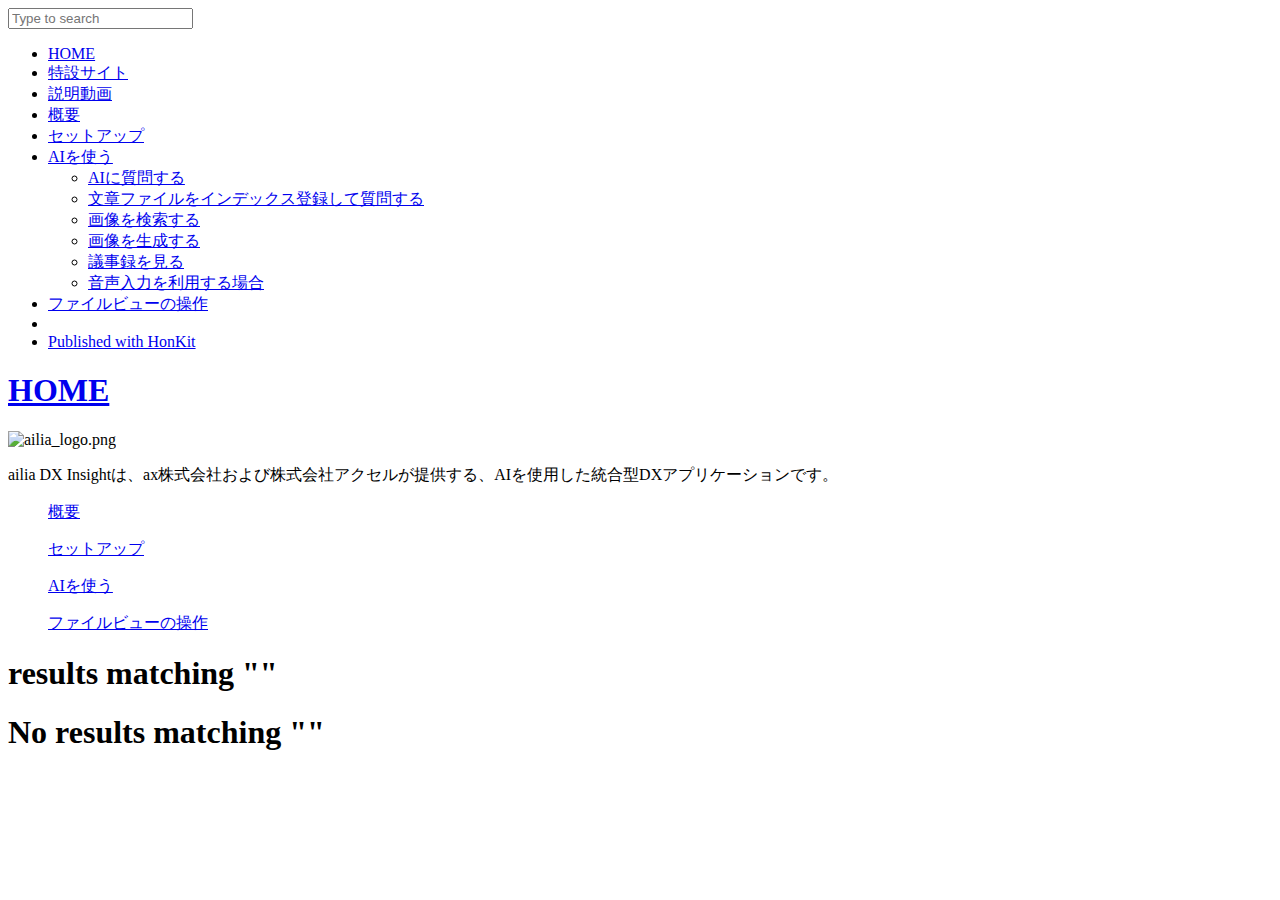
==== index.html @ 2e5f5108 "Create index.html" ====
<!DOCTYPE HTML>
<html lang="" >
    <head>
        <meta charset="UTF-8">
        <title>HOME · HonKit</title>
        <meta http-equiv="X-UA-Compatible" content="IE=edge" />
        <meta name="description" content="">
        <meta name="generator" content="HonKit 5.1.4">
        
        
        
    
    <link rel="stylesheet" href="gitbook/style.css">

    
            
                
                <link rel="stylesheet" href="gitbook/@honkit/honkit-plugin-highlight/website.css">
                
            
                
                <link rel="stylesheet" href="gitbook/gitbook-plugin-search/search.css">
                
            
                
                <link rel="stylesheet" href="gitbook/gitbook-plugin-fontsettings/website.css">
                
            
        

    

    
        
    
        
    
        
    
        
    
        
    
        
    

        
    
    
    <meta name="HandheldFriendly" content="true"/>
    <meta name="viewport" content="width=device-width, initial-scale=1, user-scalable=no">
    <meta name="apple-mobile-web-app-capable" content="yes">
    <meta name="apple-mobile-web-app-status-bar-style" content="black">
    <link rel="apple-touch-icon-precomposed" sizes="152x152" href="gitbook/images/apple-touch-icon-precomposed-152.png">
    <link rel="shortcut icon" href="gitbook/images/favicon.ico" type="image/x-icon">

    
    

    </head>
    <body>
        
<div class="book honkit-cloak">
    <div class="book-summary">
        
            
<div id="book-search-input" role="search">
    <input type="text" placeholder="Type to search" />
</div>

            
                <nav role="navigation">
                


<ul class="summary">
    
    

    

    
        
        
    
        <li class="chapter active" data-level="1.1" data-path="./">
            
                <a href="./">
            
                    
                    HOME
            
                </a>
            

            
        </li>
    
        <li class="chapter " data-level="1.2" >
            
                <a target="_blank" href="https://ailia.ai/dx/">
            
                    
                    特設サイト
            
                </a>
            

            
        </li>
    
        <li class="chapter " data-level="1.3" >
            
                <a target="_blank" href="https://www.youtube.com/watch?v=jGhKwrF3by8">
            
                    
                    説明動画
            
                </a>
            

            
        </li>
    
        <li class="chapter " data-level="1.4" data-path="overview.html">
            
                <a href="overview.html">
            
                    
                    概要
            
                </a>
            

            
        </li>
    
        <li class="chapter " data-level="1.5" data-path="SetUp.html">
            
                <a href="SetUp.html">
            
                    
                    セットアップ
            
                </a>
            

            
        </li>
    
        <li class="chapter " data-level="1.6" data-path="UseAI.html">
            
                <a href="UseAI.html">
            
                    
                    AIを使う
            
                </a>
            

            
            <ul class="articles">
                
    
        <li class="chapter " data-level="1.6.1" data-path="AskToAI.html">
            
                <a href="AskToAI.html">
            
                    
                    AIに質問する
            
                </a>
            

            
        </li>
    
        <li class="chapter " data-level="1.6.2" data-path="FileIndex.html">
            
                <a href="FileIndex.html">
            
                    
                    文章ファイルをインデックス登録して質問する
            
                </a>
            

            
        </li>
    
        <li class="chapter " data-level="1.6.3" data-path="SearchImage.html">
            
                <a href="SearchImage.html">
            
                    
                    画像を検索する
            
                </a>
            

            
        </li>
    
        <li class="chapter " data-level="1.6.4" data-path="GenerateImage.html">
            
                <a href="GenerateImage.html">
            
                    
                    画像を生成する
            
                </a>
            

            
        </li>
    
        <li class="chapter " data-level="1.6.5" data-path="Recording.html">
            
                <a href="Recording.html">
            
                    
                    議事録を見る
            
                </a>
            

            
        </li>
    
        <li class="chapter " data-level="1.6.6" data-path="VoiceInput.html">
            
                <a href="VoiceInput.html">
            
                    
                    音声入力を利用する場合
            
                </a>
            

            
        </li>
    

            </ul>
            
        </li>
    
        <li class="chapter " data-level="1.7" data-path="FileView.html">
            
                <a href="FileView.html">
            
                    
                    ファイルビューの操作
            
                </a>
            

            
        </li>
    

    

    <li class="divider"></li>

    <li>
        <a href="https://github.com/honkit/honkit" target="blank" class="gitbook-link">
            Published with HonKit
        </a>
    </li>
</ul>


                </nav>
            
        
    </div>

    <div class="book-body">
        
            <div class="body-inner">
                
                    

<div class="book-header" role="navigation">
    

    <!-- Title -->
    <h1>
        <i class="fa fa-circle-o-notch fa-spin"></i>
        <a href="." >HOME</a>
    </h1>
</div>




                    <div class="page-wrapper" tabindex="-1" role="main">
                        <div class="page-inner">
                            
<div id="book-search-results">
    <div class="search-noresults">
    
                                <section class="normal markdown-section">
                                
                                <p><img src="img/ailia_logo.png" alt="ailia_logo.png"></p>
<p>ailia DX Insightは、ax株式会社および株式会社アクセルが提供する、AIを使用した統合型DXアプリケーションです。</p>
<blockquote>
<p><a href="overview.html">概要</a></p>
<p><a href="SetUp.html">セットアップ</a></p>
<p><a href="UseAI.html">AIを使う</a></p>
<p><a href="FileView.html">ファイルビューの操作</a></p>
</blockquote>

                                
                                </section>
                            
    </div>
    <div class="search-results">
        <div class="has-results">
            
            <h1 class="search-results-title"><span class='search-results-count'></span> results matching "<span class='search-query'></span>"</h1>
            <ul class="search-results-list"></ul>
            
        </div>
        <div class="no-results">
            
            <h1 class="search-results-title">No results matching "<span class='search-query'></span>"</h1>
            
        </div>
    </div>
</div>

                        </div>
                    </div>
                
            </div>

            
                
                
            
        
    </div>

    <script>
        var gitbook = gitbook || [];
        gitbook.push(function() {
            gitbook.page.hasChanged({"page":{"title":"HOME","level":"1.1","depth":1,"next":{"title":"特設サイト","level":"1.2","depth":1,"url":"https://ailia.ai/dx/","ref":"https://ailia.ai/dx/","articles":[]},"dir":"ltr"},"config":{"gitbook":"*","theme":"default","variables":{},"plugins":[],"pluginsConfig":{"highlight":{},"search":{},"lunr":{"maxIndexSize":1000000,"ignoreSpecialCharacters":false},"fontsettings":{"theme":"white","family":"sans","size":2},"theme-default":{"styles":{"website":"styles/website.css","pdf":"styles/pdf.css","epub":"styles/epub.css","mobi":"styles/mobi.css","ebook":"styles/ebook.css","print":"styles/print.css"},"showLevel":false}},"structure":{"langs":"LANGS.md","readme":"README.md","glossary":"GLOSSARY.md","summary":"SUMMARY.md"},"pdf":{"pageNumbers":true,"fontSize":12,"fontFamily":"Arial","paperSize":"a4","chapterMark":"pagebreak","pageBreaksBefore":"/","margin":{"right":62,"left":62,"top":56,"bottom":56},"embedFonts":false},"styles":{"website":"styles/website.css","pdf":"styles/pdf.css","epub":"styles/epub.css","mobi":"styles/mobi.css","ebook":"styles/ebook.css","print":"styles/print.css"}},"file":{"path":"README.md","mtime":"2024-06-05T19:42:56.003Z","type":"markdown"},"gitbook":{"version":"5.1.4","time":"2024-06-05T20:27:56.074Z"},"basePath":".","book":{"language":""}});
        });
    </script>
</div>

        
    <noscript>
        <style>
            .honkit-cloak {
                display: block !important;
            }
        </style>
    </noscript>
    <script>
        // Restore sidebar state as critical path for prevent layout shift
        function __init__getSidebarState(defaultValue){
            var baseKey = "";
            var key = baseKey + ":sidebar";
            try {
                var value = localStorage[key];
                if (value === undefined) {
                    return defaultValue;
                }
                var parsed = JSON.parse(value);
                return parsed == null ? defaultValue : parsed;
            } catch (e) {
                return defaultValue;
            }
        }
        function __init__restoreLastSidebarState() {
            var isMobile = window.matchMedia("(max-width: 600px)").matches;
            if (isMobile) {
                // Init last state if not mobile
                return;
            }
            var sidebarState = __init__getSidebarState(true);
            var book = document.querySelector(".book");
            // Show sidebar if it enabled
            if (sidebarState && book) {
                book.classList.add("without-animation", "with-summary");
            }
        }

        try {
            __init__restoreLastSidebarState();
        } finally {
            var book = document.querySelector(".book");
            book.classList.remove("honkit-cloak");
        }
    </script>
    <script src="gitbook/gitbook.js"></script>
    <script src="gitbook/theme.js"></script>
    
        
        <script src="gitbook/gitbook-plugin-search/search-engine.js"></script>
        
    
        
        <script src="gitbook/gitbook-plugin-search/search.js"></script>
        
    
        
        <script src="gitbook/gitbook-plugin-lunr/lunr.min.js"></script>
        
    
        
        <script src="gitbook/gitbook-plugin-lunr/search-lunr.js"></script>
        
    
        
        <script src="gitbook/gitbook-plugin-fontsettings/fontsettings.js"></script>
        
    

    </body>
</html>
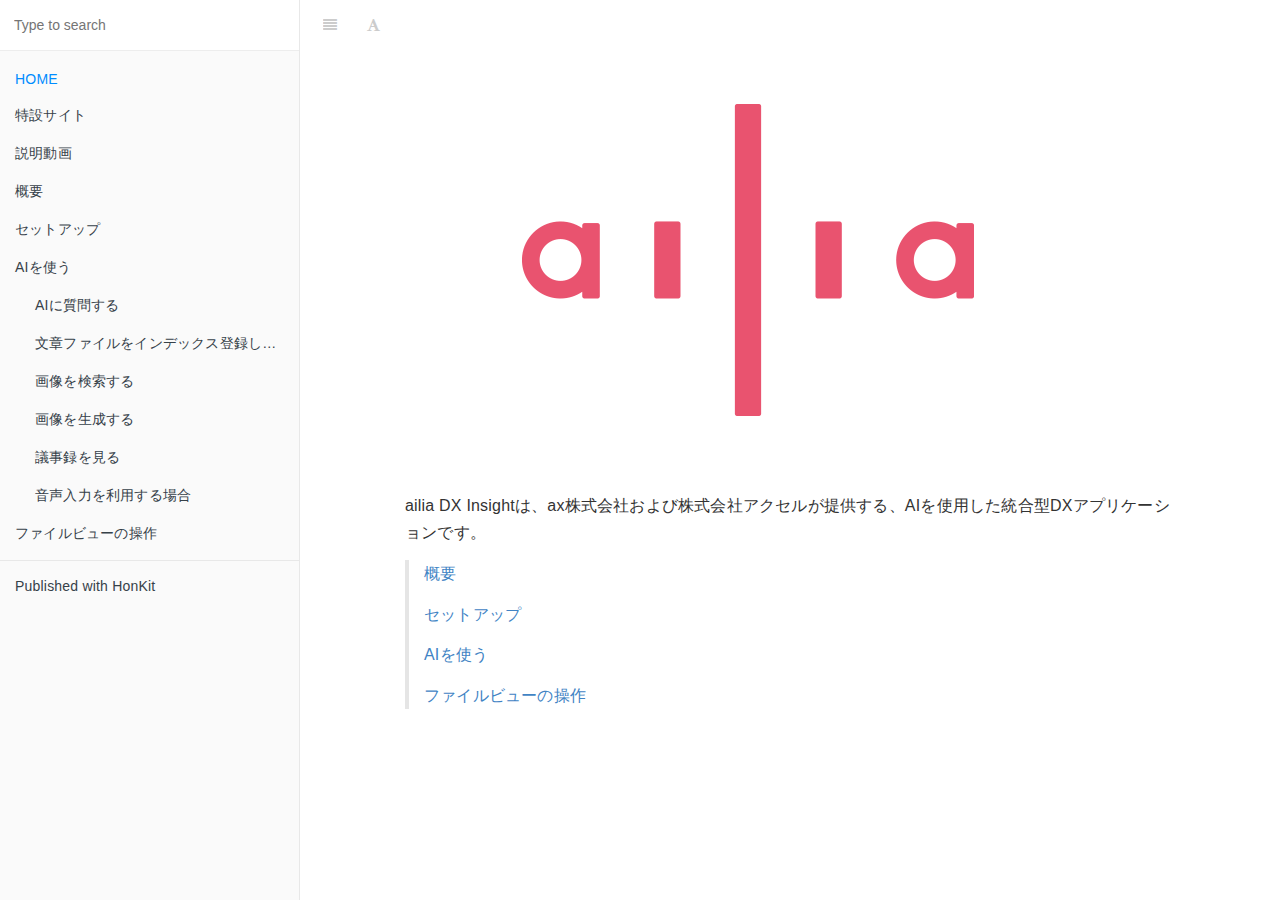
==== commit 173abe12: "Update index.html" ====
--- a/index.html
+++ b/index.html
@@ -3,7 +3,7 @@
 <html lang="" >
     <head>
         <meta charset="UTF-8">
-        <title>HOME · HonKit</title>
+        <title>HOME DX insight</title>
         <meta http-equiv="X-UA-Compatible" content="IE=edge" />
         <meta name="description" content="">
         <meta name="generator" content="HonKit 5.1.4">
--- a/gitbook/@honkit/honkit-plugin-highlight/website.css
+++ b/gitbook/@honkit/honkit-plugin-highlight/website.css
@@ -0,0 +1,407 @@
+.book .book-body .page-wrapper .page-inner section.normal pre,
+.book .book-body .page-wrapper .page-inner section.normal code {
+  /* From highlight.js@11.8.0/styles/tomorrow.css */
+  /*!
+  Theme: Tomorrow
+  Author: Chris Kempson (http://chriskempson.com)
+  License: ~ MIT (or more permissive) [via base16-schemes-source]
+  Maintainer: @highlightjs/core-team
+  Version: 2021.09.0
+*/
+}
+.book .book-body .page-wrapper .page-inner section.normal pre pre code.hljs,
+.book .book-body .page-wrapper .page-inner section.normal code pre code.hljs {
+  display: block;
+  overflow-x: auto;
+  padding: 1em;
+}
+.book .book-body .page-wrapper .page-inner section.normal pre code.hljs,
+.book .book-body .page-wrapper .page-inner section.normal code code.hljs {
+  padding: 3px 5px;
+}
+.book .book-body .page-wrapper .page-inner section.normal pre .hljs,
+.book .book-body .page-wrapper .page-inner section.normal code .hljs {
+  color: #4d4d4c;
+  background: #fff;
+}
+.book .book-body .page-wrapper .page-inner section.normal pre .hljs ::selection,
+.book .book-body .page-wrapper .page-inner section.normal code .hljs ::selection,
+.book .book-body .page-wrapper .page-inner section.normal pre .hljs::selection,
+.book .book-body .page-wrapper .page-inner section.normal code .hljs::selection {
+  background-color: #d6d6d6;
+  color: #4d4d4c;
+}
+.book .book-body .page-wrapper .page-inner section.normal pre .hljs-comment,
+.book .book-body .page-wrapper .page-inner section.normal code .hljs-comment {
+  color: #8e908c;
+}
+.book .book-body .page-wrapper .page-inner section.normal pre .hljs-tag,
+.book .book-body .page-wrapper .page-inner section.normal code .hljs-tag {
+  color: #969896;
+}
+.book .book-body .page-wrapper .page-inner section.normal pre .hljs-operator,
+.book .book-body .page-wrapper .page-inner section.normal code .hljs-operator,
+.book .book-body .page-wrapper .page-inner section.normal pre .hljs-punctuation,
+.book .book-body .page-wrapper .page-inner section.normal code .hljs-punctuation,
+.book .book-body .page-wrapper .page-inner section.normal pre .hljs-subst,
+.book .book-body .page-wrapper .page-inner section.normal code .hljs-subst {
+  color: #4d4d4c;
+}
+.book .book-body .page-wrapper .page-inner section.normal pre .hljs-operator,
+.book .book-body .page-wrapper .page-inner section.normal code .hljs-operator {
+  opacity: 0.7;
+}
+.book .book-body .page-wrapper .page-inner section.normal pre .hljs-bullet,
+.book .book-body .page-wrapper .page-inner section.normal code .hljs-bullet,
+.book .book-body .page-wrapper .page-inner section.normal pre .hljs-deletion,
+.book .book-body .page-wrapper .page-inner section.normal code .hljs-deletion,
+.book .book-body .page-wrapper .page-inner section.normal pre .hljs-name,
+.book .book-body .page-wrapper .page-inner section.normal code .hljs-name,
+.book .book-body .page-wrapper .page-inner section.normal pre .hljs-selector-tag,
+.book .book-body .page-wrapper .page-inner section.normal code .hljs-selector-tag,
+.book .book-body .page-wrapper .page-inner section.normal pre .hljs-template-variable,
+.book .book-body .page-wrapper .page-inner section.normal code .hljs-template-variable,
+.book .book-body .page-wrapper .page-inner section.normal pre .hljs-variable,
+.book .book-body .page-wrapper .page-inner section.normal code .hljs-variable {
+  color: #c82829;
+}
+.book .book-body .page-wrapper .page-inner section.normal pre .hljs-attr,
+.book .book-body .page-wrapper .page-inner section.normal code .hljs-attr,
+.book .book-body .page-wrapper .page-inner section.normal pre .hljs-link,
+.book .book-body .page-wrapper .page-inner section.normal code .hljs-link,
+.book .book-body .page-wrapper .page-inner section.normal pre .hljs-literal,
+.book .book-body .page-wrapper .page-inner section.normal code .hljs-literal,
+.book .book-body .page-wrapper .page-inner section.normal pre .hljs-number,
+.book .book-body .page-wrapper .page-inner section.normal code .hljs-number,
+.book .book-body .page-wrapper .page-inner section.normal pre .hljs-symbol,
+.book .book-body .page-wrapper .page-inner section.normal code .hljs-symbol,
+.book .book-body .page-wrapper .page-inner section.normal pre .hljs-variable.constant_,
+.book .book-body .page-wrapper .page-inner section.normal code .hljs-variable.constant_ {
+  color: #f5871f;
+}
+.book .book-body .page-wrapper .page-inner section.normal pre .hljs-class .hljs-title,
+.book .book-body .page-wrapper .page-inner section.normal code .hljs-class .hljs-title,
+.book .book-body .page-wrapper .page-inner section.normal pre .hljs-title,
+.book .book-body .page-wrapper .page-inner section.normal code .hljs-title,
+.book .book-body .page-wrapper .page-inner section.normal pre .hljs-title.class_,
+.book .book-body .page-wrapper .page-inner section.normal code .hljs-title.class_ {
+  color: #eab700;
+}
+.book .book-body .page-wrapper .page-inner section.normal pre .hljs-strong,
+.book .book-body .page-wrapper .page-inner section.normal code .hljs-strong {
+  font-weight: 700;
+  color: #eab700;
+}
+.book .book-body .page-wrapper .page-inner section.normal pre .hljs-addition,
+.book .book-body .page-wrapper .page-inner section.normal code .hljs-addition,
+.book .book-body .page-wrapper .page-inner section.normal pre .hljs-code,
+.book .book-body .page-wrapper .page-inner section.normal code .hljs-code,
+.book .book-body .page-wrapper .page-inner section.normal pre .hljs-string,
+.book .book-body .page-wrapper .page-inner section.normal code .hljs-string,
+.book .book-body .page-wrapper .page-inner section.normal pre .hljs-title.class_.inherited__,
+.book .book-body .page-wrapper .page-inner section.normal code .hljs-title.class_.inherited__ {
+  color: #718c00;
+}
+.book .book-body .page-wrapper .page-inner section.normal pre .hljs-built_in,
+.book .book-body .page-wrapper .page-inner section.normal code .hljs-built_in,
+.book .book-body .page-wrapper .page-inner section.normal pre .hljs-doctag,
+.book .book-body .page-wrapper .page-inner section.normal code .hljs-doctag,
+.book .book-body .page-wrapper .page-inner section.normal pre .hljs-keyword.hljs-atrule,
+.book .book-body .page-wrapper .page-inner section.normal code .hljs-keyword.hljs-atrule,
+.book .book-body .page-wrapper .page-inner section.normal pre .hljs-quote,
+.book .book-body .page-wrapper .page-inner section.normal code .hljs-quote,
+.book .book-body .page-wrapper .page-inner section.normal pre .hljs-regexp,
+.book .book-body .page-wrapper .page-inner section.normal code .hljs-regexp {
+  color: #3e999f;
+}
+.book .book-body .page-wrapper .page-inner section.normal pre .hljs-attribute,
+.book .book-body .page-wrapper .page-inner section.normal code .hljs-attribute,
+.book .book-body .page-wrapper .page-inner section.normal pre .hljs-function .hljs-title,
+.book .book-body .page-wrapper .page-inner section.normal code .hljs-function .hljs-title,
+.book .book-body .page-wrapper .page-inner section.normal pre .hljs-section,
+.book .book-body .page-wrapper .page-inner section.normal code .hljs-section,
+.book .book-body .page-wrapper .page-inner section.normal pre .hljs-title.function_,
+.book .book-body .page-wrapper .page-inner section.normal code .hljs-title.function_,
+.book .book-body .page-wrapper .page-inner section.normal pre .ruby .hljs-property,
+.book .book-body .page-wrapper .page-inner section.normal code .ruby .hljs-property {
+  color: #4271ae;
+}
+.book .book-body .page-wrapper .page-inner section.normal pre .diff .hljs-meta,
+.book .book-body .page-wrapper .page-inner section.normal code .diff .hljs-meta,
+.book .book-body .page-wrapper .page-inner section.normal pre .hljs-keyword,
+.book .book-body .page-wrapper .page-inner section.normal code .hljs-keyword,
+.book .book-body .page-wrapper .page-inner section.normal pre .hljs-template-tag,
+.book .book-body .page-wrapper .page-inner section.normal code .hljs-template-tag,
+.book .book-body .page-wrapper .page-inner section.normal pre .hljs-type,
+.book .book-body .page-wrapper .page-inner section.normal code .hljs-type {
+  color: #8959a8;
+}
+.book .book-body .page-wrapper .page-inner section.normal pre .hljs-emphasis,
+.book .book-body .page-wrapper .page-inner section.normal code .hljs-emphasis {
+  color: #8959a8;
+  font-style: italic;
+}
+.book .book-body .page-wrapper .page-inner section.normal pre .hljs-meta,
+.book .book-body .page-wrapper .page-inner section.normal code .hljs-meta,
+.book .book-body .page-wrapper .page-inner section.normal pre .hljs-meta .hljs-keyword,
+.book .book-body .page-wrapper .page-inner section.normal code .hljs-meta .hljs-keyword,
+.book .book-body .page-wrapper .page-inner section.normal pre .hljs-meta .hljs-string,
+.book .book-body .page-wrapper .page-inner section.normal code .hljs-meta .hljs-string {
+  color: #a3685a;
+}
+.book .book-body .page-wrapper .page-inner section.normal pre .hljs-meta .hljs-keyword,
+.book .book-body .page-wrapper .page-inner section.normal code .hljs-meta .hljs-keyword,
+.book .book-body .page-wrapper .page-inner section.normal pre .hljs-meta-keyword,
+.book .book-body .page-wrapper .page-inner section.normal code .hljs-meta-keyword {
+  font-weight: 700;
+}
+.book.color-theme-1 .book-body .page-wrapper .page-inner section.normal pre,
+.book.color-theme-1 .book-body .page-wrapper .page-inner section.normal code {
+  /* From highlight.js@11.8.0/styles/solarized-light.css */
+  /*!
+  Theme: Solarized Light
+  Author: Ethan Schoonover (modified by aramisgithub)
+  License: ~ MIT (or more permissive) [via base16-schemes-source]
+  Maintainer: @highlightjs/core-team
+  Version: 2021.09.0
+*/
+}
+.book.color-theme-1 .book-body .page-wrapper .page-inner section.normal pre pre code.hljs,
+.book.color-theme-1 .book-body .page-wrapper .page-inner section.normal code pre code.hljs {
+  display: block;
+  overflow-x: auto;
+  padding: 1em;
+}
+.book.color-theme-1 .book-body .page-wrapper .page-inner section.normal pre code.hljs,
+.book.color-theme-1 .book-body .page-wrapper .page-inner section.normal code code.hljs {
+  padding: 3px 5px;
+}
+.book.color-theme-1 .book-body .page-wrapper .page-inner section.normal pre .hljs,
+.book.color-theme-1 .book-body .page-wrapper .page-inner section.normal code .hljs {
+  color: #586e75;
+  background: #fdf6e3;
+}
+.book.color-theme-1 .book-body .page-wrapper .page-inner section.normal pre .hljs ::selection,
+.book.color-theme-1 .book-body .page-wrapper .page-inner section.normal code .hljs ::selection,
+.book.color-theme-1 .book-body .page-wrapper .page-inner section.normal pre .hljs::selection,
+.book.color-theme-1 .book-body .page-wrapper .page-inner section.normal code .hljs::selection {
+  background-color: #93a1a1;
+  color: #586e75;
+}
+.book.color-theme-1 .book-body .page-wrapper .page-inner section.normal pre .hljs-comment,
+.book.color-theme-1 .book-body .page-wrapper .page-inner section.normal code .hljs-comment {
+  color: #839496;
+}
+.book.color-theme-1 .book-body .page-wrapper .page-inner section.normal pre .hljs-tag,
+.book.color-theme-1 .book-body .page-wrapper .page-inner section.normal code .hljs-tag {
+  color: #657b83;
+}
+.book.color-theme-1 .book-body .page-wrapper .page-inner section.normal pre .hljs-operator,
+.book.color-theme-1 .book-body .page-wrapper .page-inner section.normal code .hljs-operator,
+.book.color-theme-1 .book-body .page-wrapper .page-inner section.normal pre .hljs-punctuation,
+.book.color-theme-1 .book-body .page-wrapper .page-inner section.normal code .hljs-punctuation,
+.book.color-theme-1 .book-body .page-wrapper .page-inner section.normal pre .hljs-subst,
+.book.color-theme-1 .book-body .page-wrapper .page-inner section.normal code .hljs-subst {
+  color: #586e75;
+}
+.book.color-theme-1 .book-body .page-wrapper .page-inner section.normal pre .hljs-operator,
+.book.color-theme-1 .book-body .page-wrapper .page-inner section.normal code .hljs-operator {
+  opacity: 0.7;
+}
+.book.color-theme-1 .book-body .page-wrapper .page-inner section.normal pre .hljs-bullet,
+.book.color-theme-1 .book-body .page-wrapper .page-inner section.normal code .hljs-bullet,
+.book.color-theme-1 .book-body .page-wrapper .page-inner section.normal pre .hljs-deletion,
+.book.color-theme-1 .book-body .page-wrapper .page-inner section.normal code .hljs-deletion,
+.book.color-theme-1 .book-body .page-wrapper .page-inner section.normal pre .hljs-name,
+.book.color-theme-1 .book-body .page-wrapper .page-inner section.normal code .hljs-name,
+.book.color-theme-1 .book-body .page-wrapper .page-inner section.normal pre .hljs-selector-tag,
+.book.color-theme-1 .book-body .page-wrapper .page-inner section.normal code .hljs-selector-tag,
+.book.color-theme-1 .book-body .page-wrapper .page-inner section.normal pre .hljs-template-variable,
+.book.color-theme-1 .book-body .page-wrapper .page-inner section.normal code .hljs-template-variable,
+.book.color-theme-1 .book-body .page-wrapper .page-inner section.normal pre .hljs-variable,
+.book.color-theme-1 .book-body .page-wrapper .page-inner section.normal code .hljs-variable {
+  color: #dc322f;
+}
+.book.color-theme-1 .book-body .page-wrapper .page-inner section.normal pre .hljs-attr,
+.book.color-theme-1 .book-body .page-wrapper .page-inner section.normal code .hljs-attr,
+.book.color-theme-1 .book-body .page-wrapper .page-inner section.normal pre .hljs-link,
+.book.color-theme-1 .book-body .page-wrapper .page-inner section.normal code .hljs-link,
+.book.color-theme-1 .book-body .page-wrapper .page-inner section.normal pre .hljs-literal,
+.book.color-theme-1 .book-body .page-wrapper .page-inner section.normal code .hljs-literal,
+.book.color-theme-1 .book-body .page-wrapper .page-inner section.normal pre .hljs-number,
+.book.color-theme-1 .book-body .page-wrapper .page-inner section.normal code .hljs-number,
+.book.color-theme-1 .book-body .page-wrapper .page-inner section.normal pre .hljs-symbol,
+.book.color-theme-1 .book-body .page-wrapper .page-inner section.normal code .hljs-symbol,
+.book.color-theme-1 .book-body .page-wrapper .page-inner section.normal pre .hljs-variable.constant_,
+.book.color-theme-1 .book-body .page-wrapper .page-inner section.normal code .hljs-variable.constant_ {
+  color: #cb4b16;
+}
+.book.color-theme-1 .book-body .page-wrapper .page-inner section.normal pre .hljs-class .hljs-title,
+.book.color-theme-1 .book-body .page-wrapper .page-inner section.normal code .hljs-class .hljs-title,
+.book.color-theme-1 .book-body .page-wrapper .page-inner section.normal pre .hljs-title,
+.book.color-theme-1 .book-body .page-wrapper .page-inner section.normal code .hljs-title,
+.book.color-theme-1 .book-body .page-wrapper .page-inner section.normal pre .hljs-title.class_,
+.book.color-theme-1 .book-body .page-wrapper .page-inner section.normal code .hljs-title.class_ {
+  color: #b58900;
+}
+.book.color-theme-1 .book-body .page-wrapper .page-inner section.normal pre .hljs-strong,
+.book.color-theme-1 .book-body .page-wrapper .page-inner section.normal code .hljs-strong {
+  font-weight: 700;
+  color: #b58900;
+}
+.book.color-theme-1 .book-body .page-wrapper .page-inner section.normal pre .hljs-addition,
+.book.color-theme-1 .book-body .page-wrapper .page-inner section.normal code .hljs-addition,
+.book.color-theme-1 .book-body .page-wrapper .page-inner section.normal pre .hljs-code,
+.book.color-theme-1 .book-body .page-wrapper .page-inner section.normal code .hljs-code,
+.book.color-theme-1 .book-body .page-wrapper .page-inner section.normal pre .hljs-string,
+.book.color-theme-1 .book-body .page-wrapper .page-inner section.normal code .hljs-string,
+.book.color-theme-1 .book-body .page-wrapper .page-inner section.normal pre .hljs-title.class_.inherited__,
+.book.color-theme-1 .book-body .page-wrapper .page-inner section.normal code .hljs-title.class_.inherited__ {
+  color: #859900;
+}
+.book.color-theme-1 .book-body .page-wrapper .page-inner section.normal pre .hljs-built_in,
+.book.color-theme-1 .book-body .page-wrapper .page-inner section.normal code .hljs-built_in,
+.book.color-theme-1 .book-body .page-wrapper .page-inner section.normal pre .hljs-doctag,
+.book.color-theme-1 .book-body .page-wrapper .page-inner section.normal code .hljs-doctag,
+.book.color-theme-1 .book-body .page-wrapper .page-inner section.normal pre .hljs-keyword.hljs-atrule,
+.book.color-theme-1 .book-body .page-wrapper .page-inner section.normal code .hljs-keyword.hljs-atrule,
+.book.color-theme-1 .book-body .page-wrapper .page-inner section.normal pre .hljs-quote,
+.book.color-theme-1 .book-body .page-wrapper .page-inner section.normal code .hljs-quote,
+.book.color-theme-1 .book-body .page-wrapper .page-inner section.normal pre .hljs-regexp,
+.book.color-theme-1 .book-body .page-wrapper .page-inner section.normal code .hljs-regexp {
+  color: #2aa198;
+}
+.book.color-theme-1 .book-body .page-wrapper .page-inner section.normal pre .hljs-attribute,
+.book.color-theme-1 .book-body .page-wrapper .page-inner section.normal code .hljs-attribute,
+.book.color-theme-1 .book-body .page-wrapper .page-inner section.normal pre .hljs-function .hljs-title,
+.book.color-theme-1 .book-body .page-wrapper .page-inner section.normal code .hljs-function .hljs-title,
+.book.color-theme-1 .book-body .page-wrapper .page-inner section.normal pre .hljs-section,
+.book.color-theme-1 .book-body .page-wrapper .page-inner section.normal code .hljs-section,
+.book.color-theme-1 .book-body .page-wrapper .page-inner section.normal pre .hljs-title.function_,
+.book.color-theme-1 .book-body .page-wrapper .page-inner section.normal code .hljs-title.function_,
+.book.color-theme-1 .book-body .page-wrapper .page-inner section.normal pre .ruby .hljs-property,
+.book.color-theme-1 .book-body .page-wrapper .page-inner section.normal code .ruby .hljs-property {
+  color: #268bd2;
+}
+.book.color-theme-1 .book-body .page-wrapper .page-inner section.normal pre .diff .hljs-meta,
+.book.color-theme-1 .book-body .page-wrapper .page-inner section.normal code .diff .hljs-meta,
+.book.color-theme-1 .book-body .page-wrapper .page-inner section.normal pre .hljs-keyword,
+.book.color-theme-1 .book-body .page-wrapper .page-inner section.normal code .hljs-keyword,
+.book.color-theme-1 .book-body .page-wrapper .page-inner section.normal pre .hljs-template-tag,
+.book.color-theme-1 .book-body .page-wrapper .page-inner section.normal code .hljs-template-tag,
+.book.color-theme-1 .book-body .page-wrapper .page-inner section.normal pre .hljs-type,
+.book.color-theme-1 .book-body .page-wrapper .page-inner section.normal code .hljs-type {
+  color: #6c71c4;
+}
+.book.color-theme-1 .book-body .page-wrapper .page-inner section.normal pre .hljs-emphasis,
+.book.color-theme-1 .book-body .page-wrapper .page-inner section.normal code .hljs-emphasis {
+  color: #6c71c4;
+  font-style: italic;
+}
+.book.color-theme-1 .book-body .page-wrapper .page-inner section.normal pre .hljs-meta,
+.book.color-theme-1 .book-body .page-wrapper .page-inner section.normal code .hljs-meta,
+.book.color-theme-1 .book-body .page-wrapper .page-inner section.normal pre .hljs-meta .hljs-keyword,
+.book.color-theme-1 .book-body .page-wrapper .page-inner section.normal code .hljs-meta .hljs-keyword,
+.book.color-theme-1 .book-body .page-wrapper .page-inner section.normal pre .hljs-meta .hljs-string,
+.book.color-theme-1 .book-body .page-wrapper .page-inner section.normal code .hljs-meta .hljs-string {
+  color: #d33682;
+}
+.book.color-theme-1 .book-body .page-wrapper .page-inner section.normal pre .hljs-meta .hljs-keyword,
+.book.color-theme-1 .book-body .page-wrapper .page-inner section.normal code .hljs-meta .hljs-keyword,
+.book.color-theme-1 .book-body .page-wrapper .page-inner section.normal pre .hljs-meta-keyword,
+.book.color-theme-1 .book-body .page-wrapper .page-inner section.normal code .hljs-meta-keyword {
+  font-weight: 700;
+}
+.book.color-theme-2 .book-body .page-wrapper .page-inner section.normal pre,
+.book.color-theme-2 .book-body .page-wrapper .page-inner section.normal code {
+  /* From highlight.js@11.8.0/styles/tomorrow-night-bright.css */
+}
+.book.color-theme-2 .book-body .page-wrapper .page-inner section.normal pre pre code.hljs,
+.book.color-theme-2 .book-body .page-wrapper .page-inner section.normal code pre code.hljs {
+  display: block;
+  overflow-x: auto;
+  padding: 1em;
+}
+.book.color-theme-2 .book-body .page-wrapper .page-inner section.normal pre code.hljs,
+.book.color-theme-2 .book-body .page-wrapper .page-inner section.normal code code.hljs {
+  padding: 3px 5px;
+}
+.book.color-theme-2 .book-body .page-wrapper .page-inner section.normal pre .hljs-comment,
+.book.color-theme-2 .book-body .page-wrapper .page-inner section.normal code .hljs-comment,
+.book.color-theme-2 .book-body .page-wrapper .page-inner section.normal pre .hljs-quote,
+.book.color-theme-2 .book-body .page-wrapper .page-inner section.normal code .hljs-quote {
+  color: #969896;
+}
+.book.color-theme-2 .book-body .page-wrapper .page-inner section.normal pre .hljs-deletion,
+.book.color-theme-2 .book-body .page-wrapper .page-inner section.normal code .hljs-deletion,
+.book.color-theme-2 .book-body .page-wrapper .page-inner section.normal pre .hljs-name,
+.book.color-theme-2 .book-body .page-wrapper .page-inner section.normal code .hljs-name,
+.book.color-theme-2 .book-body .page-wrapper .page-inner section.normal pre .hljs-regexp,
+.book.color-theme-2 .book-body .page-wrapper .page-inner section.normal code .hljs-regexp,
+.book.color-theme-2 .book-body .page-wrapper .page-inner section.normal pre .hljs-selector-class,
+.book.color-theme-2 .book-body .page-wrapper .page-inner section.normal code .hljs-selector-class,
+.book.color-theme-2 .book-body .page-wrapper .page-inner section.normal pre .hljs-selector-id,
+.book.color-theme-2 .book-body .page-wrapper .page-inner section.normal code .hljs-selector-id,
+.book.color-theme-2 .book-body .page-wrapper .page-inner section.normal pre .hljs-tag,
+.book.color-theme-2 .book-body .page-wrapper .page-inner section.normal code .hljs-tag,
+.book.color-theme-2 .book-body .page-wrapper .page-inner section.normal pre .hljs-template-variable,
+.book.color-theme-2 .book-body .page-wrapper .page-inner section.normal code .hljs-template-variable,
+.book.color-theme-2 .book-body .page-wrapper .page-inner section.normal pre .hljs-variable,
+.book.color-theme-2 .book-body .page-wrapper .page-inner section.normal code .hljs-variable {
+  color: #d54e53;
+}
+.book.color-theme-2 .book-body .page-wrapper .page-inner section.normal pre .hljs-built_in,
+.book.color-theme-2 .book-body .page-wrapper .page-inner section.normal code .hljs-built_in,
+.book.color-theme-2 .book-body .page-wrapper .page-inner section.normal pre .hljs-link,
+.book.color-theme-2 .book-body .page-wrapper .page-inner section.normal code .hljs-link,
+.book.color-theme-2 .book-body .page-wrapper .page-inner section.normal pre .hljs-literal,
+.book.color-theme-2 .book-body .page-wrapper .page-inner section.normal code .hljs-literal,
+.book.color-theme-2 .book-body .page-wrapper .page-inner section.normal pre .hljs-meta,
+.book.color-theme-2 .book-body .page-wrapper .page-inner section.normal code .hljs-meta,
+.book.color-theme-2 .book-body .page-wrapper .page-inner section.normal pre .hljs-number,
+.book.color-theme-2 .book-body .page-wrapper .page-inner section.normal code .hljs-number,
+.book.color-theme-2 .book-body .page-wrapper .page-inner section.normal pre .hljs-params,
+.book.color-theme-2 .book-body .page-wrapper .page-inner section.normal code .hljs-params,
+.book.color-theme-2 .book-body .page-wrapper .page-inner section.normal pre .hljs-type,
+.book.color-theme-2 .book-body .page-wrapper .page-inner section.normal code .hljs-type {
+  color: #e78c45;
+}
+.book.color-theme-2 .book-body .page-wrapper .page-inner section.normal pre .hljs-attribute,
+.book.color-theme-2 .book-body .page-wrapper .page-inner section.normal code .hljs-attribute {
+  color: #e7c547;
+}
+.book.color-theme-2 .book-body .page-wrapper .page-inner section.normal pre .hljs-addition,
+.book.color-theme-2 .book-body .page-wrapper .page-inner section.normal code .hljs-addition,
+.book.color-theme-2 .book-body .page-wrapper .page-inner section.normal pre .hljs-bullet,
+.book.color-theme-2 .book-body .page-wrapper .page-inner section.normal code .hljs-bullet,
+.book.color-theme-2 .book-body .page-wrapper .page-inner section.normal pre .hljs-string,
+.book.color-theme-2 .book-body .page-wrapper .page-inner section.normal code .hljs-string,
+.book.color-theme-2 .book-body .page-wrapper .page-inner section.normal pre .hljs-symbol,
+.book.color-theme-2 .book-body .page-wrapper .page-inner section.normal code .hljs-symbol {
+  color: #b9ca4a;
+}
+.book.color-theme-2 .book-body .page-wrapper .page-inner section.normal pre .hljs-section,
+.book.color-theme-2 .book-body .page-wrapper .page-inner section.normal code .hljs-section,
+.book.color-theme-2 .book-body .page-wrapper .page-inner section.normal pre .hljs-title,
+.book.color-theme-2 .book-body .page-wrapper .page-inner section.normal code .hljs-title {
+  color: #7aa6da;
+}
+.book.color-theme-2 .book-body .page-wrapper .page-inner section.normal pre .hljs-keyword,
+.book.color-theme-2 .book-body .page-wrapper .page-inner section.normal code .hljs-keyword,
+.book.color-theme-2 .book-body .page-wrapper .page-inner section.normal pre .hljs-selector-tag,
+.book.color-theme-2 .book-body .page-wrapper .page-inner section.normal code .hljs-selector-tag {
+  color: #c397d8;
+}
+.book.color-theme-2 .book-body .page-wrapper .page-inner section.normal pre .hljs,
+.book.color-theme-2 .book-body .page-wrapper .page-inner section.normal code .hljs {
+  background: #000;
+  color: #eaeaea;
+}
+.book.color-theme-2 .book-body .page-wrapper .page-inner section.normal pre .hljs-emphasis,
+.book.color-theme-2 .book-body .page-wrapper .page-inner section.normal code .hljs-emphasis {
+  font-style: italic;
+}
+.book.color-theme-2 .book-body .page-wrapper .page-inner section.normal pre .hljs-strong,
+.book.color-theme-2 .book-body .page-wrapper .page-inner section.normal code .hljs-strong {
+  font-weight: 700;
+}
--- a/gitbook/gitbook-plugin-search/search.css
+++ b/gitbook/gitbook-plugin-search/search.css
@@ -0,0 +1,35 @@
+/*
+    This CSS only styled the search results section, not the search input
+    It defines the basic interraction to hide content when displaying results, etc
+*/
+#book-search-results .search-results {
+  display: none;
+}
+#book-search-results .search-results ul.search-results-list {
+  list-style-type: none;
+  padding-left: 0;
+}
+#book-search-results .search-results ul.search-results-list li {
+  margin-bottom: 1.5rem;
+  padding-bottom: 0.5rem;
+  /* Highlight results */
+}
+#book-search-results .search-results ul.search-results-list li p em {
+  background-color: rgba(255, 220, 0, 0.4);
+  font-style: normal;
+}
+#book-search-results .search-results .no-results {
+  display: none;
+}
+#book-search-results.open .search-results {
+  display: block;
+}
+#book-search-results.open .search-noresults {
+  display: none;
+}
+#book-search-results.no-results .search-results .has-results {
+  display: none;
+}
+#book-search-results.no-results .search-results .no-results {
+  display: block;
+}
--- a/gitbook/gitbook-plugin-fontsettings/website.css
+++ b/gitbook/gitbook-plugin-fontsettings/website.css
@@ -0,0 +1,291 @@
+/*
+ * Theme 1
+ */
+.color-theme-1 .dropdown-menu {
+  background-color: #111111;
+  border-color: #7e888b;
+}
+.color-theme-1 .dropdown-menu .dropdown-caret .caret-inner {
+  border-bottom: 9px solid #111111;
+}
+.color-theme-1 .dropdown-menu .buttons {
+  border-color: #7e888b;
+}
+.color-theme-1 .dropdown-menu .button {
+  color: #afa790;
+}
+.color-theme-1 .dropdown-menu .button:hover {
+  color: #73553c;
+}
+/*
+ * Theme 2
+ */
+.color-theme-2 .dropdown-menu {
+  background-color: #2d3143;
+  border-color: #272a3a;
+}
+.color-theme-2 .dropdown-menu .dropdown-caret .caret-inner {
+  border-bottom: 9px solid #2d3143;
+}
+.color-theme-2 .dropdown-menu .buttons {
+  border-color: #272a3a;
+}
+.color-theme-2 .dropdown-menu .button {
+  color: #62677f;
+}
+.color-theme-2 .dropdown-menu .button:hover {
+  color: #f4f4f5;
+}
+.book .book-header .font-settings .font-enlarge {
+  line-height: 30px;
+  font-size: 1.4em;
+}
+.book .book-header .font-settings .font-reduce {
+  line-height: 30px;
+  font-size: 1em;
+}
+.book.color-theme-1 .book-body {
+  color: #704214;
+  background: #f3eacb;
+}
+.book.color-theme-1 .book-body .page-wrapper .page-inner section {
+  background: #f3eacb;
+}
+.book.color-theme-2 .book-body {
+  color: #bdcadb;
+  background: #1c1f2b;
+}
+.book.color-theme-2 .book-body .page-wrapper .page-inner section {
+  background: #1c1f2b;
+}
+.book.font-size-0 .book-body .page-inner section {
+  font-size: 1.2rem;
+}
+.book.font-size-1 .book-body .page-inner section {
+  font-size: 1.4rem;
+}
+.book.font-size-2 .book-body .page-inner section {
+  font-size: 1.6rem;
+}
+.book.font-size-3 .book-body .page-inner section {
+  font-size: 2.2rem;
+}
+.book.font-size-4 .book-body .page-inner section {
+  font-size: 4rem;
+}
+.book.font-family-0 {
+  font-family: Georgia, serif;
+}
+.book.font-family-1 {
+  font-family: "Helvetica Neue", Helvetica, Arial, sans-serif;
+}
+.book.color-theme-1 .book-body .page-wrapper .page-inner section.normal {
+  color: #704214;
+}
+.book.color-theme-1 .book-body .page-wrapper .page-inner section.normal a {
+  color: inherit;
+}
+.book.color-theme-1 .book-body .page-wrapper .page-inner section.normal h1,
+.book.color-theme-1 .book-body .page-wrapper .page-inner section.normal h2,
+.book.color-theme-1 .book-body .page-wrapper .page-inner section.normal h3,
+.book.color-theme-1 .book-body .page-wrapper .page-inner section.normal h4,
+.book.color-theme-1 .book-body .page-wrapper .page-inner section.normal h5,
+.book.color-theme-1 .book-body .page-wrapper .page-inner section.normal h6 {
+  color: inherit;
+}
+.book.color-theme-1 .book-body .page-wrapper .page-inner section.normal h1,
+.book.color-theme-1 .book-body .page-wrapper .page-inner section.normal h2 {
+  border-color: inherit;
+}
+.book.color-theme-1 .book-body .page-wrapper .page-inner section.normal h6 {
+  color: inherit;
+}
+.book.color-theme-1 .book-body .page-wrapper .page-inner section.normal hr {
+  background-color: inherit;
+}
+.book.color-theme-1 .book-body .page-wrapper .page-inner section.normal blockquote {
+  border-color: inherit;
+}
+.book.color-theme-1 .book-body .page-wrapper .page-inner section.normal pre,
+.book.color-theme-1 .book-body .page-wrapper .page-inner section.normal code {
+  background: #fdf6e3;
+  color: #657b83;
+  border-color: #f8df9c;
+}
+.book.color-theme-1 .book-body .page-wrapper .page-inner section.normal .highlight {
+  background-color: inherit;
+}
+.book.color-theme-1 .book-body .page-wrapper .page-inner section.normal table th,
+.book.color-theme-1 .book-body .page-wrapper .page-inner section.normal table td {
+  border-color: #f5d06c;
+}
+.book.color-theme-1 .book-body .page-wrapper .page-inner section.normal table tr {
+  color: inherit;
+  background-color: #fdf6e3;
+  border-color: #444444;
+}
+.book.color-theme-1 .book-body .page-wrapper .page-inner section.normal table tr:nth-child(2n) {
+  background-color: #fbeecb;
+}
+.book.color-theme-2 .book-body .page-wrapper .page-inner section.normal {
+  color: #bdcadb;
+}
+.book.color-theme-2 .book-body .page-wrapper .page-inner section.normal a {
+  color: #3eb1d0;
+}
+.book.color-theme-2 .book-body .page-wrapper .page-inner section.normal h1,
+.book.color-theme-2 .book-body .page-wrapper .page-inner section.normal h2,
+.book.color-theme-2 .book-body .page-wrapper .page-inner section.normal h3,
+.book.color-theme-2 .book-body .page-wrapper .page-inner section.normal h4,
+.book.color-theme-2 .book-body .page-wrapper .page-inner section.normal h5,
+.book.color-theme-2 .book-body .page-wrapper .page-inner section.normal h6 {
+  color: #fffffa;
+}
+.book.color-theme-2 .book-body .page-wrapper .page-inner section.normal h1,
+.book.color-theme-2 .book-body .page-wrapper .page-inner section.normal h2 {
+  border-color: #373b4e;
+}
+.book.color-theme-2 .book-body .page-wrapper .page-inner section.normal h6 {
+  color: #373b4e;
+}
+.book.color-theme-2 .book-body .page-wrapper .page-inner section.normal hr {
+  background-color: #373b4e;
+}
+.book.color-theme-2 .book-body .page-wrapper .page-inner section.normal blockquote {
+  border-color: #373b4e;
+}
+.book.color-theme-2 .book-body .page-wrapper .page-inner section.normal pre,
+.book.color-theme-2 .book-body .page-wrapper .page-inner section.normal code {
+  color: #9dbed8;
+  background: #2d3143;
+  border-color: #2d3143;
+}
+.book.color-theme-2 .book-body .page-wrapper .page-inner section.normal .highlight {
+  background-color: #282a39;
+}
+.book.color-theme-2 .book-body .page-wrapper .page-inner section.normal table th,
+.book.color-theme-2 .book-body .page-wrapper .page-inner section.normal table td {
+  border-color: #3b3f54;
+}
+.book.color-theme-2 .book-body .page-wrapper .page-inner section.normal table tr {
+  color: #b6c2d2;
+  background-color: #2d3143;
+  border-color: #3b3f54;
+}
+.book.color-theme-2 .book-body .page-wrapper .page-inner section.normal table tr:nth-child(2n) {
+  background-color: #35394b;
+}
+.book.color-theme-1 .book-header {
+  color: #afa790;
+  background: transparent;
+}
+.book.color-theme-1 .book-header .btn {
+  color: #afa790;
+}
+.book.color-theme-1 .book-header .btn:hover {
+  color: #73553c;
+  background: none;
+}
+.book.color-theme-1 .book-header h1 {
+  color: #704214;
+}
+.book.color-theme-2 .book-header {
+  color: #7e888b;
+  background: transparent;
+}
+.book.color-theme-2 .book-header .btn {
+  color: #3b3f54;
+}
+.book.color-theme-2 .book-header .btn:hover {
+  color: #fffff5;
+  background: none;
+}
+.book.color-theme-2 .book-header h1 {
+  color: #bdcadb;
+}
+.book.color-theme-1 .book-body .navigation {
+  color: #afa790;
+}
+.book.color-theme-1 .book-body .navigation:hover {
+  color: #73553c;
+}
+.book.color-theme-2 .book-body .navigation {
+  color: #383f52;
+}
+.book.color-theme-2 .book-body .navigation:hover {
+  color: #fffff5;
+}
+/*
+ * Theme 1
+ */
+.book.color-theme-1 .book-summary {
+  color: #afa790;
+  background: #111111;
+  border-right: 1px solid rgba(0, 0, 0, 0.07);
+}
+.book.color-theme-1 .book-summary .book-search {
+  background: transparent;
+}
+.book.color-theme-1 .book-summary .book-search input,
+.book.color-theme-1 .book-summary .book-search input:focus {
+  border: 1px solid transparent;
+}
+.book.color-theme-1 .book-summary ul.summary li.divider {
+  background: #7e888b;
+  box-shadow: none;
+}
+.book.color-theme-1 .book-summary ul.summary li i.fa-check {
+  color: #33cc33;
+}
+.book.color-theme-1 .book-summary ul.summary li.done > a {
+  color: #877f6a;
+}
+.book.color-theme-1 .book-summary ul.summary li a,
+.book.color-theme-1 .book-summary ul.summary li span {
+  color: #877f6a;
+  background: transparent;
+  font-weight: normal;
+}
+.book.color-theme-1 .book-summary ul.summary li.active > a,
+.book.color-theme-1 .book-summary ul.summary li a:hover {
+  color: #704214;
+  background: transparent;
+  font-weight: normal;
+}
+/*
+ * Theme 2
+ */
+.book.color-theme-2 .book-summary {
+  color: #bcc1d2;
+  background: #2d3143;
+  border-right: none;
+}
+.book.color-theme-2 .book-summary .book-search {
+  background: transparent;
+}
+.book.color-theme-2 .book-summary .book-search input,
+.book.color-theme-2 .book-summary .book-search input:focus {
+  border: 1px solid transparent;
+}
+.book.color-theme-2 .book-summary ul.summary li.divider {
+  background: #272a3a;
+  box-shadow: none;
+}
+.book.color-theme-2 .book-summary ul.summary li i.fa-check {
+  color: #33cc33;
+}
+.book.color-theme-2 .book-summary ul.summary li.done > a {
+  color: #62687f;
+}
+.book.color-theme-2 .book-summary ul.summary li a,
+.book.color-theme-2 .book-summary ul.summary li span {
+  color: #c1c6d7;
+  background: transparent;
+  font-weight: 600;
+}
+.book.color-theme-2 .book-summary ul.summary li.active > a,
+.book.color-theme-2 .book-summary ul.summary li a:hover {
+  color: #f4f4f5;
+  background: #252737;
+  font-weight: 600;
+}
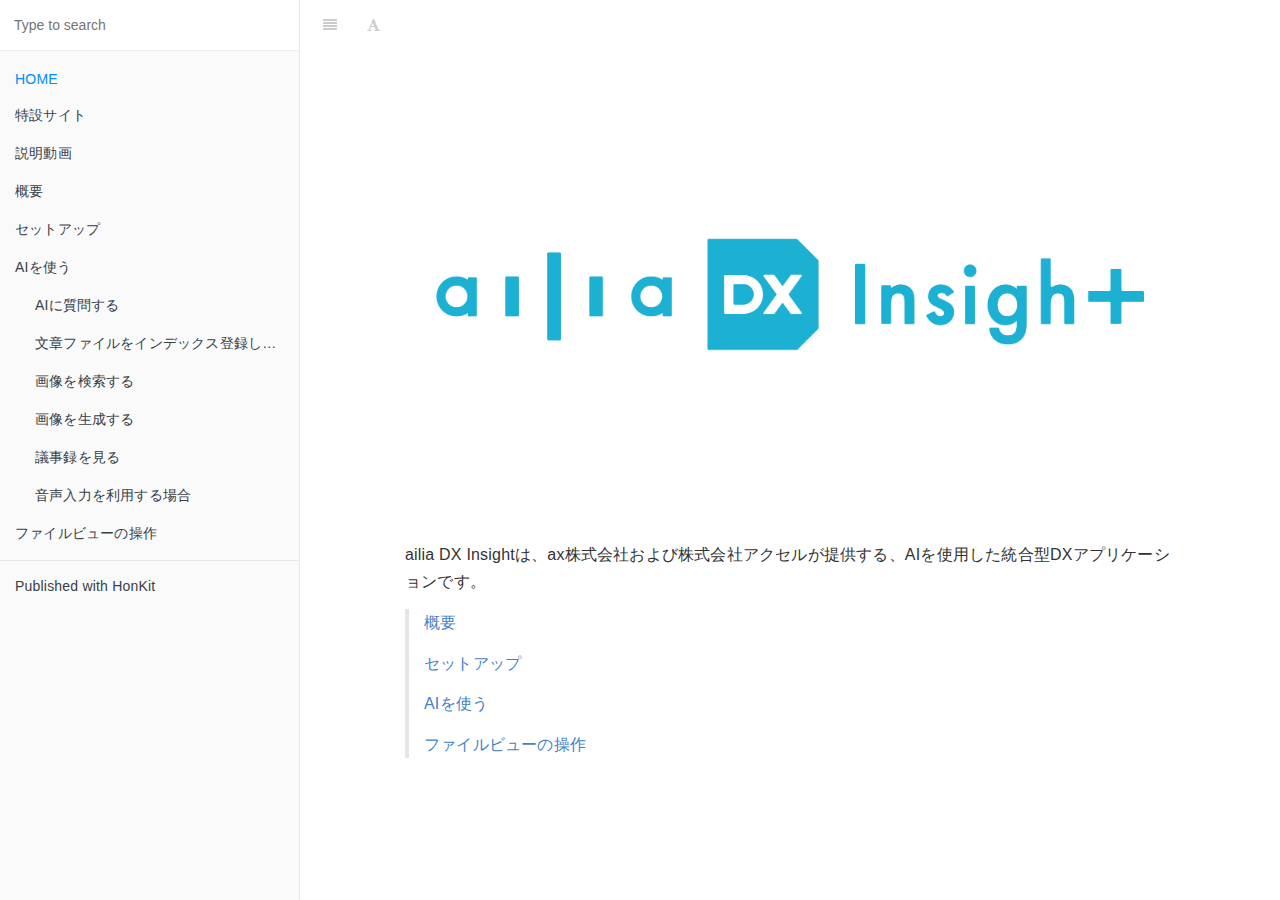
==== commit bf43776a: "Update index.html" ====
--- a/index.html
+++ b/index.html
@@ -3,7 +3,7 @@
 <html lang="" >
     <head>
         <meta charset="UTF-8">
-        <title>HOME DX insight</title>
+        <title>HOME-DX Insight</title>
         <meta http-equiv="X-UA-Compatible" content="IE=edge" />
         <meta name="description" content="">
         <meta name="generator" content="HonKit 5.1.4">
@@ -304,7 +304,7 @@
     
                                 <section class="normal markdown-section">
                                 
-                                <p><img src="img/ailia_logo.png" alt="ailia_logo.png"></p>
+                                <p><img src="img/DX_logo_01.png" alt="ailia_logo.png"></p>
 <p>ailia DX Insightは、ax株式会社および株式会社アクセルが提供する、AIを使用した統合型DXアプリケーションです。</p>
 <blockquote>
 <p><a href="overview.html">概要</a></p>
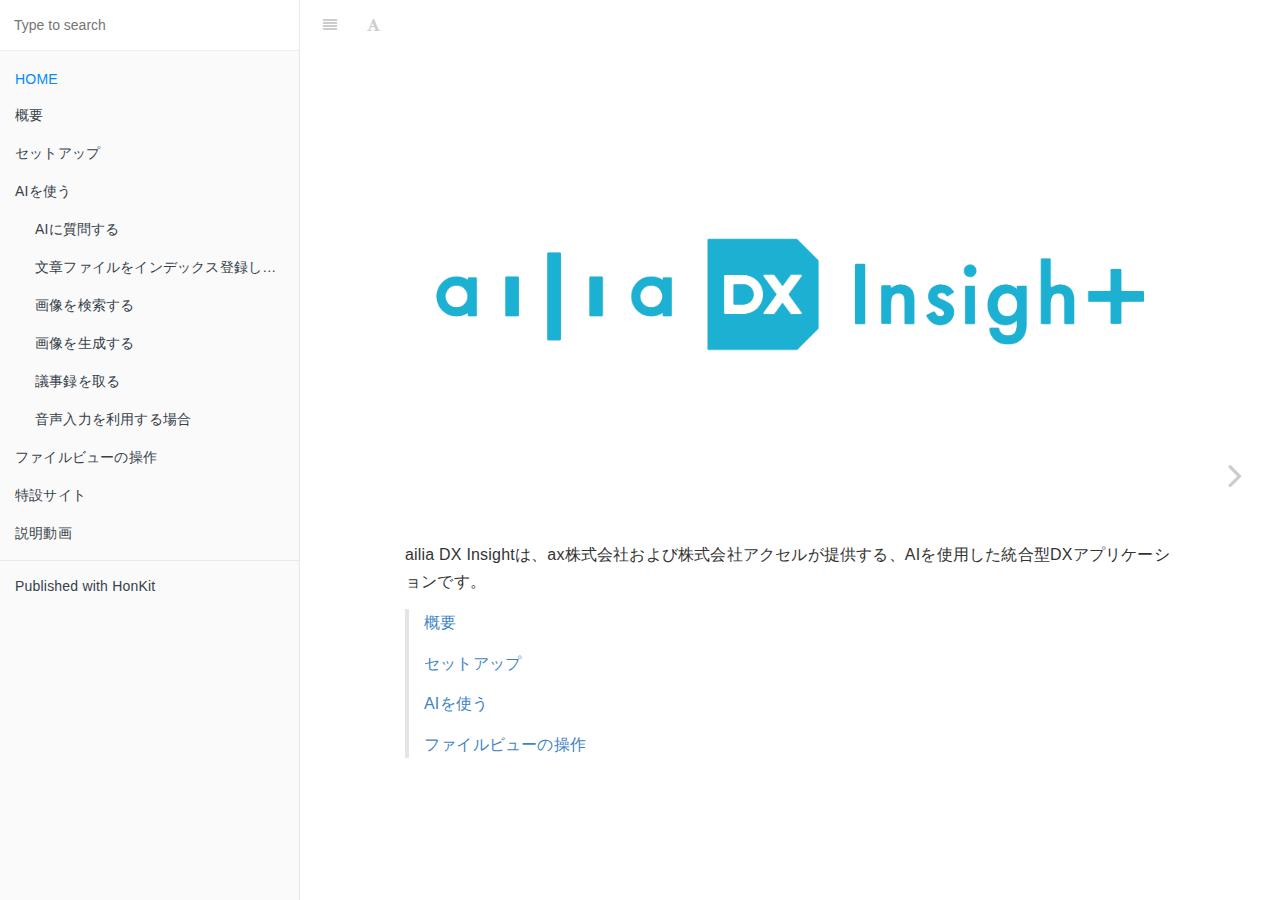
==== commit 551fe9da: "Update index.html" ====
--- a/index.html
+++ b/index.html
@@ -3,7 +3,7 @@
 <html lang="" >
     <head>
         <meta charset="UTF-8">
-        <title>HOME-DX Insight</title>
+        <title>ailia DX Insight</title>
         <meta http-equiv="X-UA-Compatible" content="IE=edge" />
         <meta name="description" content="">
         <meta name="generator" content="HonKit 5.1.4">
@@ -56,6 +56,8 @@
     <link rel="shortcut icon" href="gitbook/images/favicon.ico" type="image/x-icon">
 
     
+    <link rel="next" href="overview.html" />
+    
     
 
     </head>
@@ -97,7 +99,143 @@
             
         </li>
     
-        <li class="chapter " data-level="1.2" >
+        <li class="chapter " data-level="1.2" data-path="overview.html">
+            
+                <a href="overview.html">
+            
+                    
+                    概要
+            
+                </a>
+            
+
+            
+        </li>
+    
+        <li class="chapter " data-level="1.3" data-path="SetUp.html">
+            
+                <a href="SetUp.html">
+            
+                    
+                    セットアップ
+            
+                </a>
+            
+
+            
+        </li>
+    
+        <li class="chapter " data-level="1.4" data-path="UseAI.html">
+            
+                <a href="UseAI.html">
+            
+                    
+                    AIを使う
+            
+                </a>
+            
+
+            
+            <ul class="articles">
+                
+    
+        <li class="chapter " data-level="1.4.1" data-path="AskToAI.html">
+            
+                <a href="AskToAI.html">
+            
+                    
+                    AIに質問する
+            
+                </a>
+            
+
+            
+        </li>
+    
+        <li class="chapter " data-level="1.4.2" data-path="FileIndex.html">
+            
+                <a href="FileIndex.html">
+            
+                    
+                    文章ファイルをインデックス登録して質問する
+            
+                </a>
+            
+
+            
+        </li>
+    
+        <li class="chapter " data-level="1.4.3" data-path="SearchImage.html">
+            
+                <a href="SearchImage.html">
+            
+                    
+                    画像を検索する
+            
+                </a>
+            
+
+            
+        </li>
+    
+        <li class="chapter " data-level="1.4.4" data-path="GenerateImage.html">
+            
+                <a href="GenerateImage.html">
+            
+                    
+                    画像を生成する
+            
+                </a>
+            
+
+            
+        </li>
+    
+        <li class="chapter " data-level="1.4.5" data-path="Recording.html">
+            
+                <a href="Recording.html">
+            
+                    
+                    議事録を取る
+            
+                </a>
+            
+
+            
+        </li>
+    
+        <li class="chapter " data-level="1.4.6" data-path="VoiceInput.html">
+            
+                <a href="VoiceInput.html">
+            
+                    
+                    音声入力を利用する場合
+            
+                </a>
+            
+
+            
+        </li>
+    
+
+            </ul>
+            
+        </li>
+    
+        <li class="chapter " data-level="1.5" data-path="FileView.html">
+            
+                <a href="FileView.html">
+            
+                    
+                    ファイルビューの操作
+            
+                </a>
+            
+
+            
+        </li>
+    
+        <li class="chapter " data-level="1.6" >
             
                 <a target="_blank" href="https://ailia.ai/dx/">
             
@@ -110,148 +248,12 @@
             
         </li>
     
-        <li class="chapter " data-level="1.3" >
+        <li class="chapter " data-level="1.7" >
             
                 <a target="_blank" href="https://www.youtube.com/watch?v=jGhKwrF3by8">
             
                     
                     説明動画
-            
-                </a>
-            
-
-            
-        </li>
-    
-        <li class="chapter " data-level="1.4" data-path="overview.html">
-            
-                <a href="overview.html">
-            
-                    
-                    概要
-            
-                </a>
-            
-
-            
-        </li>
-    
-        <li class="chapter " data-level="1.5" data-path="SetUp.html">
-            
-                <a href="SetUp.html">
-            
-                    
-                    セットアップ
-            
-                </a>
-            
-
-            
-        </li>
-    
-        <li class="chapter " data-level="1.6" data-path="UseAI.html">
-            
-                <a href="UseAI.html">
-            
-                    
-                    AIを使う
-            
-                </a>
-            
-
-            
-            <ul class="articles">
-                
-    
-        <li class="chapter " data-level="1.6.1" data-path="AskToAI.html">
-            
-                <a href="AskToAI.html">
-            
-                    
-                    AIに質問する
-            
-                </a>
-            
-
-            
-        </li>
-    
-        <li class="chapter " data-level="1.6.2" data-path="FileIndex.html">
-            
-                <a href="FileIndex.html">
-            
-                    
-                    文章ファイルをインデックス登録して質問する
-            
-                </a>
-            
-
-            
-        </li>
-    
-        <li class="chapter " data-level="1.6.3" data-path="SearchImage.html">
-            
-                <a href="SearchImage.html">
-            
-                    
-                    画像を検索する
-            
-                </a>
-            
-
-            
-        </li>
-    
-        <li class="chapter " data-level="1.6.4" data-path="GenerateImage.html">
-            
-                <a href="GenerateImage.html">
-            
-                    
-                    画像を生成する
-            
-                </a>
-            
-
-            
-        </li>
-    
-        <li class="chapter " data-level="1.6.5" data-path="Recording.html">
-            
-                <a href="Recording.html">
-            
-                    
-                    議事録を見る
-            
-                </a>
-            
-
-            
-        </li>
-    
-        <li class="chapter " data-level="1.6.6" data-path="VoiceInput.html">
-            
-                <a href="VoiceInput.html">
-            
-                    
-                    音声入力を利用する場合
-            
-                </a>
-            
-
-            
-        </li>
-    
-
-            </ul>
-            
-        </li>
-    
-        <li class="chapter " data-level="1.7" data-path="FileView.html">
-            
-                <a href="FileView.html">
-            
-                    
-                    ファイルビューの操作
             
                 </a>
             
@@ -304,7 +306,7 @@
     
                                 <section class="normal markdown-section">
                                 
-                                <p><img src="img/DX_logo_01.png" alt="ailia_logo.png"></p>
+                                <p><img src="img/ailia_DX_logo_01.png" alt="ailia_logo.png"></p>
 <p>ailia DX Insightは、ax株式会社および株式会社アクセルが提供する、AIを使用した統合型DXアプリケーションです。</p>
 <blockquote>
 <p><a href="overview.html">概要</a></p>
@@ -340,6 +342,10 @@
             
                 
                 
+                <a href="overview.html" class="navigation navigation-next navigation-unique" aria-label="Next page: 概要">
+                    <i class="fa fa-angle-right"></i>
+                </a>
+                
             
         
     </div>
@@ -347,7 +353,7 @@
     <script>
         var gitbook = gitbook || [];
         gitbook.push(function() {
-            gitbook.page.hasChanged({"page":{"title":"HOME","level":"1.1","depth":1,"next":{"title":"特設サイト","level":"1.2","depth":1,"url":"https://ailia.ai/dx/","ref":"https://ailia.ai/dx/","articles":[]},"dir":"ltr"},"config":{"gitbook":"*","theme":"default","variables":{},"plugins":[],"pluginsConfig":{"highlight":{},"search":{},"lunr":{"maxIndexSize":1000000,"ignoreSpecialCharacters":false},"fontsettings":{"theme":"white","family":"sans","size":2},"theme-default":{"styles":{"website":"styles/website.css","pdf":"styles/pdf.css","epub":"styles/epub.css","mobi":"styles/mobi.css","ebook":"styles/ebook.css","print":"styles/print.css"},"showLevel":false}},"structure":{"langs":"LANGS.md","readme":"README.md","glossary":"GLOSSARY.md","summary":"SUMMARY.md"},"pdf":{"pageNumbers":true,"fontSize":12,"fontFamily":"Arial","paperSize":"a4","chapterMark":"pagebreak","pageBreaksBefore":"/","margin":{"right":62,"left":62,"top":56,"bottom":56},"embedFonts":false},"styles":{"website":"styles/website.css","pdf":"styles/pdf.css","epub":"styles/epub.css","mobi":"styles/mobi.css","ebook":"styles/ebook.css","print":"styles/print.css"}},"file":{"path":"README.md","mtime":"2024-06-05T19:42:56.003Z","type":"markdown"},"gitbook":{"version":"5.1.4","time":"2024-06-05T20:27:56.074Z"},"basePath":".","book":{"language":""}});
+            gitbook.page.hasChanged({"page":{"title":"HOME","level":"1.1","depth":1,"next":{"title":"概要","level":"1.2","depth":1,"path":"overview.md","ref":"overview.md","articles":[]},"dir":"ltr"},"config":{"gitbook":"*","theme":"default","variables":{},"plugins":[],"pluginsConfig":{"highlight":{},"search":{},"lunr":{"maxIndexSize":1000000,"ignoreSpecialCharacters":false},"fontsettings":{"theme":"white","family":"sans","size":2},"theme-default":{"styles":{"website":"styles/website.css","pdf":"styles/pdf.css","epub":"styles/epub.css","mobi":"styles/mobi.css","ebook":"styles/ebook.css","print":"styles/print.css"},"showLevel":false}},"structure":{"langs":"LANGS.md","readme":"README.md","glossary":"GLOSSARY.md","summary":"SUMMARY.md"},"pdf":{"pageNumbers":true,"fontSize":12,"fontFamily":"Arial","paperSize":"a4","chapterMark":"pagebreak","pageBreaksBefore":"/","margin":{"right":62,"left":62,"top":56,"bottom":56},"embedFonts":false},"styles":{"website":"styles/website.css","pdf":"styles/pdf.css","epub":"styles/epub.css","mobi":"styles/mobi.css","ebook":"styles/ebook.css","print":"styles/print.css"}},"file":{"path":"README.md","mtime":"2024-06-06T11:32:09.470Z","type":"markdown"},"gitbook":{"version":"5.1.4","time":"2024-06-06T11:33:26.892Z"},"basePath":".","book":{"language":""}});
         });
     </script>
 </div>
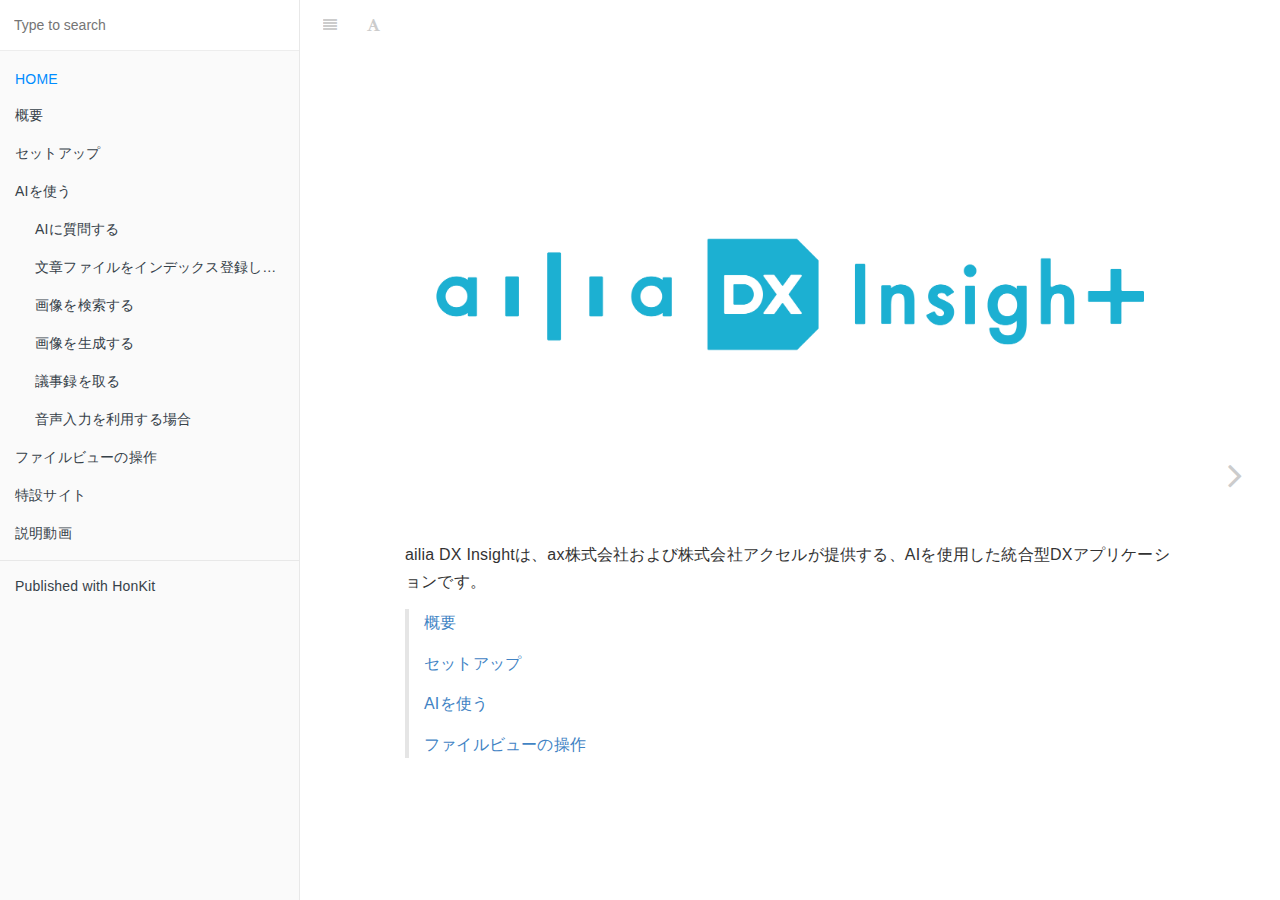
==== commit 79c3ab5a: "Update index.html" ====
--- a/index.html
+++ b/index.html
@@ -353,7 +353,7 @@
     <script>
         var gitbook = gitbook || [];
         gitbook.push(function() {
-            gitbook.page.hasChanged({"page":{"title":"HOME","level":"1.1","depth":1,"next":{"title":"概要","level":"1.2","depth":1,"path":"overview.md","ref":"overview.md","articles":[]},"dir":"ltr"},"config":{"gitbook":"*","theme":"default","variables":{},"plugins":[],"pluginsConfig":{"highlight":{},"search":{},"lunr":{"maxIndexSize":1000000,"ignoreSpecialCharacters":false},"fontsettings":{"theme":"white","family":"sans","size":2},"theme-default":{"styles":{"website":"styles/website.css","pdf":"styles/pdf.css","epub":"styles/epub.css","mobi":"styles/mobi.css","ebook":"styles/ebook.css","print":"styles/print.css"},"showLevel":false}},"structure":{"langs":"LANGS.md","readme":"README.md","glossary":"GLOSSARY.md","summary":"SUMMARY.md"},"pdf":{"pageNumbers":true,"fontSize":12,"fontFamily":"Arial","paperSize":"a4","chapterMark":"pagebreak","pageBreaksBefore":"/","margin":{"right":62,"left":62,"top":56,"bottom":56},"embedFonts":false},"styles":{"website":"styles/website.css","pdf":"styles/pdf.css","epub":"styles/epub.css","mobi":"styles/mobi.css","ebook":"styles/ebook.css","print":"styles/print.css"}},"file":{"path":"README.md","mtime":"2024-06-06T11:32:09.470Z","type":"markdown"},"gitbook":{"version":"5.1.4","time":"2024-06-06T11:33:26.892Z"},"basePath":".","book":{"language":""}});
+            gitbook.page.hasChanged({"page":{"title":"HOME","level":"1.1","depth":1,"next":{"title":"概要","level":"1.2","depth":1,"path":"overview.md","ref":"overview.md","articles":[]},"dir":"ltr"},"config":{"gitbook":"*","theme":"default","variables":{},"plugins":[],"pluginsConfig":{"highlight":{},"search":{},"lunr":{"maxIndexSize":1000000,"ignoreSpecialCharacters":false},"fontsettings":{"theme":"white","family":"sans","size":2},"theme-default":{"styles":{"website":"styles/website.css","pdf":"styles/pdf.css","epub":"styles/epub.css","mobi":"styles/mobi.css","ebook":"styles/ebook.css","print":"styles/print.css"},"showLevel":false}},"structure":{"langs":"LANGS.md","readme":"README.md","glossary":"GLOSSARY.md","summary":"SUMMARY.md"},"pdf":{"pageNumbers":true,"fontSize":12,"fontFamily":"Arial","paperSize":"a4","chapterMark":"pagebreak","pageBreaksBefore":"/","margin":{"right":62,"left":62,"top":56,"bottom":56},"embedFonts":false},"styles":{"website":"styles/website.css","pdf":"styles/pdf.css","epub":"styles/epub.css","mobi":"styles/mobi.css","ebook":"styles/ebook.css","print":"styles/print.css"}},"file":{"path":"README.md","mtime":"2024-06-06T11:32:09.470Z","type":"markdown"},"gitbook":{"version":"5.1.4","time":"2024-06-06T11:56:54.159Z"},"basePath":".","book":{"language":""}});
         });
     </script>
 </div>
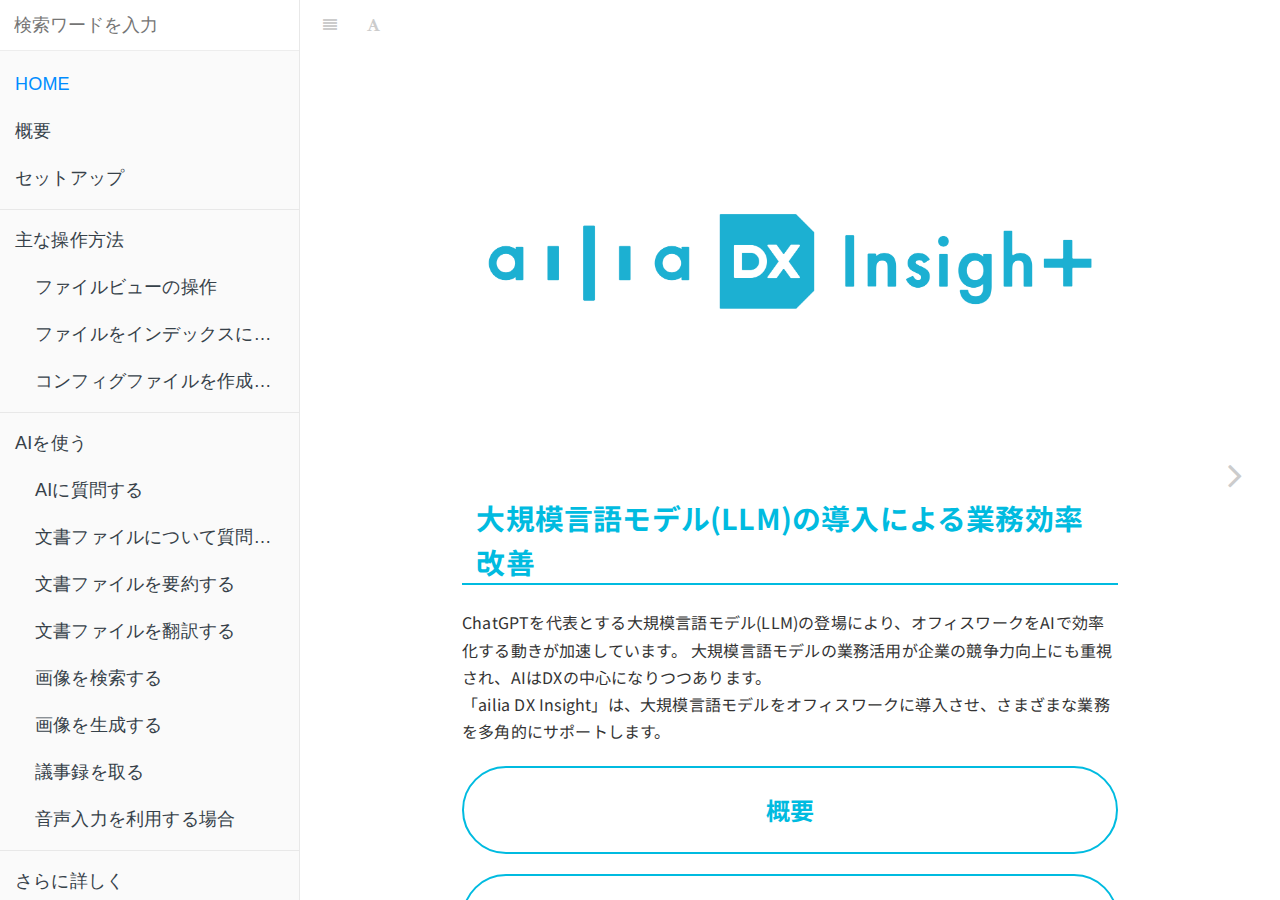
==== commit e55bc128: "プルリクのテスト" ====
--- a/index.html
+++ b/index.html
@@ -1,9 +1,9 @@
 
 <!DOCTYPE HTML>
-<html lang="" >
+<html lang="ja" >
     <head>
         <meta charset="UTF-8">
-        <title>ailia DX Insight</title>
+        <title>HOME · ailia DX Insight</title>
         <meta http-equiv="X-UA-Compatible" content="IE=edge" />
         <meta name="description" content="">
         <meta name="generator" content="HonKit 5.1.4">
@@ -33,15 +33,7 @@
 
     
         
-    
-        
-    
-        
-    
-        
-    
-        
-    
+        <link rel="stylesheet" href="styles/website.css">
         
     
 
@@ -68,7 +60,7 @@
         
             
 <div id="book-search-input" role="search">
-    <input type="text" placeholder="Type to search" />
+    <input type="text" placeholder="検索ワードを入力" />
 </div>
 
             
@@ -125,7 +117,79 @@
             
         </li>
     
-        <li class="chapter " data-level="1.4" data-path="UseAI.html">
+
+    
+        
+        <li class="divider"></li>
+        
+        
+    
+        <li class="chapter " data-level="2.1" >
+            
+                <span>
+            
+                    
+                    主な操作方法
+            
+                </span>
+            
+
+            
+            <ul class="articles">
+                
+    
+        <li class="chapter " data-level="2.1.1" data-path="FileView.html">
+            
+                <a href="FileView.html">
+            
+                    
+                    ファイルビューの操作
+            
+                </a>
+            
+
+            
+        </li>
+    
+        <li class="chapter " data-level="2.1.2" data-path="IndexRegister.html">
+            
+                <a href="IndexRegister.html">
+            
+                    
+                    ファイルをインデックスに登録する
+            
+                </a>
+            
+
+            
+        </li>
+    
+        <li class="chapter " data-level="2.1.3" data-path="ConfigFile.html">
+            
+                <a href="ConfigFile.html">
+            
+                    
+                    コンフィグファイルを作成する
+            
+                </a>
+            
+
+            
+        </li>
+    
+
+            </ul>
+            
+        </li>
+    
+
+    
+        
+        <li class="divider"></li>
+        
+        
+    
+        <li class="chapter " data-level="3.1" data-path="UseAI.html">
             
                 <a href="UseAI.html">
             
@@ -139,7 +203,7 @@
             <ul class="articles">
                 
     
-        <li class="chapter " data-level="1.4.1" data-path="AskToAI.html">
+        <li class="chapter " data-level="3.1.1" data-path="AskToAI.html">
             
                 <a href="AskToAI.html">
             
@@ -152,20 +216,46 @@
             
         </li>
     
-        <li class="chapter " data-level="1.4.2" data-path="FileIndex.html">
-            
-                <a href="FileIndex.html">
-            
-                    
-                    文章ファイルをインデックス登録して質問する
-            
-                </a>
-            
-
-            
-        </li>
-    
-        <li class="chapter " data-level="1.4.3" data-path="SearchImage.html">
+        <li class="chapter " data-level="3.1.2" data-path="DocumentFile.html">
+            
+                <a href="DocumentFile.html">
+            
+                    
+                    文書ファイルについて質問する
+            
+                </a>
+            
+
+            
+        </li>
+    
+        <li class="chapter " data-level="3.1.3" data-path="SummarizeDocument.html">
+            
+                <a href="SummarizeDocument.html">
+            
+                    
+                    文書ファイルを要約する
+            
+                </a>
+            
+
+            
+        </li>
+    
+        <li class="chapter " data-level="3.1.4" data-path="Translation.html">
+            
+                <a href="Translation.html">
+            
+                    
+                    文書ファイルを翻訳する
+            
+                </a>
+            
+
+            
+        </li>
+    
+        <li class="chapter " data-level="3.1.5" data-path="SearchImage.html">
             
                 <a href="SearchImage.html">
             
@@ -178,7 +268,7 @@
             
         </li>
     
-        <li class="chapter " data-level="1.4.4" data-path="GenerateImage.html">
+        <li class="chapter " data-level="3.1.6" data-path="GenerateImage.html">
             
                 <a href="GenerateImage.html">
             
@@ -191,7 +281,7 @@
             
         </li>
     
-        <li class="chapter " data-level="1.4.5" data-path="Recording.html">
+        <li class="chapter " data-level="3.1.7" data-path="Recording.html">
             
                 <a href="Recording.html">
             
@@ -204,7 +294,7 @@
             
         </li>
     
-        <li class="chapter " data-level="1.4.6" data-path="VoiceInput.html">
+        <li class="chapter " data-level="3.1.8" data-path="VoiceInput.html">
             
                 <a href="VoiceInput.html">
             
@@ -222,42 +312,139 @@
             
         </li>
     
-        <li class="chapter " data-level="1.5" data-path="FileView.html">
-            
-                <a href="FileView.html">
-            
-                    
-                    ファイルビューの操作
-            
-                </a>
-            
-
-            
-        </li>
-    
-        <li class="chapter " data-level="1.6" >
+
+    
+        
+        <li class="divider"></li>
+        
+        
+    
+        <li class="chapter " data-level="4.1" >
+            
+                <span>
+            
+                    
+                    さらに詳しく
+            
+                </span>
+            
+
+            
+            <ul class="articles">
+                
+    
+        <li class="chapter " data-level="4.1.1" data-path="Security.html">
+            
+                <a href="Security.html">
+            
+                    
+                    セキュアな環境構築
+            
+                </a>
+            
+
+            
+            <ul class="articles">
+                
+    
+        <li class="chapter " data-level="4.1.1.1" data-path="CustomLLM.html">
+            
+                <a href="CustomLLM.html">
+            
+                    
+                    カスタムLLMの設定
+            
+                </a>
+            
+
+            
+        </li>
+    
+
+            </ul>
+            
+        </li>
+    
+        <li class="chapter " data-level="4.1.2" data-path="RAG.html">
+            
+                <a href="RAG.html">
+            
+                    
+                    RAGによる回答精度の向上
+            
+                </a>
+            
+
+            
+        </li>
+    
+        <li class="chapter " data-level="4.1.3" data-path="Embedding.html">
+            
+                <a href="Embedding.html">
+            
+                    
+                    エンベディングについて
+            
+                </a>
+            
+
+            
+        </li>
+    
+
+            </ul>
+            
+        </li>
+    
+
+    
+        
+        <li class="divider"></li>
+        
+        
+    
+        <li class="chapter " data-level="5.1" >
+            
+                <span>
+            
+                    
+                    外部リンク
+            
+                </span>
+            
+
+            
+            <ul class="articles">
+                
+    
+        <li class="chapter " data-level="5.1.1" >
             
                 <a target="_blank" href="https://ailia.ai/dx/">
             
                     
-                    特設サイト
-            
-                </a>
-            
-
-            
-        </li>
-    
-        <li class="chapter " data-level="1.7" >
+                    ダウンロード
+            
+                </a>
+            
+
+            
+        </li>
+    
+        <li class="chapter " data-level="5.1.2" >
             
                 <a target="_blank" href="https://www.youtube.com/watch?v=jGhKwrF3by8">
             
                     
-                    説明動画
-            
-                </a>
-            
-
+                    説明動画（YouTube）
+            
+                </a>
+            
+
+            
+        </li>
+    
+
+            </ul>
             
         </li>
     
@@ -268,7 +455,7 @@
 
     <li>
         <a href="https://github.com/honkit/honkit" target="blank" class="gitbook-link">
-            Published with HonKit
+            HonKitで公開 
         </a>
     </li>
 </ul>
@@ -307,13 +494,15 @@
                                 <section class="normal markdown-section">
                                 
                                 <p><img src="img/ailia_DX_logo_01.png" alt="ailia_logo.png"></p>
-<p>ailia DX Insightは、ax株式会社および株式会社アクセルが提供する、AIを使用した統合型DXアプリケーションです。</p>
-<blockquote>
-<p><a href="overview.html">概要</a></p>
-<p><a href="SetUp.html">セットアップ</a></p>
-<p><a href="UseAI.html">AIを使う</a></p>
-<p><a href="FileView.html">ファイルビューの操作</a></p>
-</blockquote>
+<h2 id="大規模言語モデルllmの導入による業務効率改善">大規模言語モデル(LLM)の導入による業務効率改善</h2>
+<p>ChatGPTを代表とする大規模言語モデル(LLM)の登場により、オフィスワークをAIで効率化する動きが加速しています。
+大規模言語モデルの業務活用が企業の競争力向上にも重視され、AIはDXの中心になりつつあります。<br>
+「ailia DX Insight」は、大規模言語モデルをオフィスワークに導入させ、さまざまな業務を多角的にサポートします。</p>
+<h5 id="概要"><a href="overview.html">概要</a></h5>
+<h5 id="セットアップ"><a href="SetUp.html">セットアップ</a></h5>
+<h5 id="ファイルビューの操作"><a href="FileView.html">ファイルビューの操作</a></h5>
+<h5 id="ファイルをインデックス登録する"><a href="IndexRegister.html">ファイルをインデックス登録する</a></h5>
+<h5 id="aiを使う"><a href="UseAI.html">AIを使う</a></h5>
 
                                 
                                 </section>
@@ -353,7 +542,7 @@
     <script>
         var gitbook = gitbook || [];
         gitbook.push(function() {
-            gitbook.page.hasChanged({"page":{"title":"HOME","level":"1.1","depth":1,"next":{"title":"概要","level":"1.2","depth":1,"path":"overview.md","ref":"overview.md","articles":[]},"dir":"ltr"},"config":{"gitbook":"*","theme":"default","variables":{},"plugins":[],"pluginsConfig":{"highlight":{},"search":{},"lunr":{"maxIndexSize":1000000,"ignoreSpecialCharacters":false},"fontsettings":{"theme":"white","family":"sans","size":2},"theme-default":{"styles":{"website":"styles/website.css","pdf":"styles/pdf.css","epub":"styles/epub.css","mobi":"styles/mobi.css","ebook":"styles/ebook.css","print":"styles/print.css"},"showLevel":false}},"structure":{"langs":"LANGS.md","readme":"README.md","glossary":"GLOSSARY.md","summary":"SUMMARY.md"},"pdf":{"pageNumbers":true,"fontSize":12,"fontFamily":"Arial","paperSize":"a4","chapterMark":"pagebreak","pageBreaksBefore":"/","margin":{"right":62,"left":62,"top":56,"bottom":56},"embedFonts":false},"styles":{"website":"styles/website.css","pdf":"styles/pdf.css","epub":"styles/epub.css","mobi":"styles/mobi.css","ebook":"styles/ebook.css","print":"styles/print.css"}},"file":{"path":"README.md","mtime":"2024-06-06T11:32:09.470Z","type":"markdown"},"gitbook":{"version":"5.1.4","time":"2024-06-06T11:56:54.159Z"},"basePath":".","book":{"language":""}});
+            gitbook.page.hasChanged({"page":{"title":"HOME","level":"1.1","depth":1,"next":{"title":"概要","level":"1.2","depth":1,"path":"overview.md","ref":"overview.md","articles":[]},"dir":"ltr"},"config":{"plugins":[],"styles":{"website":"styles/website.css"},"pluginsConfig":{"highlight":{},"search":{},"lunr":{"maxIndexSize":1000000,"ignoreSpecialCharacters":false},"fontsettings":{"theme":"white","family":"sans","size":2},"theme-default":{"styles":{"website":"styles/website.css","pdf":"styles/pdf.css","epub":"styles/epub.css","mobi":"styles/mobi.css","ebook":"styles/ebook.css","print":"styles/print.css"},"showLevel":false}},"theme":"default","pdf":{"pageNumbers":true,"fontSize":12,"fontFamily":"Arial","paperSize":"a4","chapterMark":"pagebreak","pageBreaksBefore":"/","margin":{"right":62,"left":62,"top":56,"bottom":56},"embedFonts":false},"structure":{"langs":"LANGS.md","readme":"README.md","glossary":"GLOSSARY.md","summary":"SUMMARY.md"},"variables":{},"title":"ailia DX Insight","language":"ja","gitbook":"*"},"file":{"path":"README.md","mtime":"2024-06-10T08:30:32.668Z","type":"markdown"},"gitbook":{"version":"5.1.4","time":"2024-06-11T07:42:12.975Z"},"basePath":".","book":{"language":""}});
         });
     </script>
 </div>
--- a/styles/website.css
+++ b/styles/website.css
@@ -0,0 +1,83 @@
+@import url('https://fonts.googleapis.com/css2?family=Noto+Sans+JP:wght@100..900&display=swap');
+
+.book.font-family-0 {
+  font-family: "Noto Sans JP", sans-serif;
+  font-optical-sizing: auto;
+  font-weight: <weight>;
+  font-style: normal;
+  line-height: 1.5em;
+}
+
+.book.font-family-1 {
+  font-family: "Noto Sans JP", sans-serif;
+  font-optical-sizing: auto;
+  font-weight: <weight>;
+  font-style: normal;
+  line-height: 1.5em;
+}
+
+.page-inner {
+  max-width: 80% !important; 
+  width: 70% !important;
+}
+
+body{
+  font-size: 18px;
+}
+
+.markdown-section h1, 
+.markdown-section h2, 
+.markdown-section h3, 
+.markdown-section h4, 
+.markdown-section h5 {
+  line-height: 1em;
+  font-weight: bold;
+  color: #505050;
+}
+
+.markdown-section h1 {
+  line-height: 1.8em;
+  font-size: 2em; 
+  padding: 0.4em 0.8em;/*文字の上下 左右の余白*/
+  color: #fff;/*文字色*/
+  background: #00BBE0;/*背景色*/
+  border-radius: 0.2em;/*角丸*/
+}
+
+.markdown-section h2 {
+  line-height: 1.5em;
+  font-size: 1.8em;
+  padding: 0em 0.5em;
+  color: #00BBE0;/*文字色*/
+  border-bottom: solid 2px #00BBE0;
+}
+
+.markdown-section h3 {
+  line-height: 1em;
+  font-size: 1.4em;
+  padding: 0em 0em;
+  color: #00BBE0;/*文字色*/
+}
+
+.markdown-section h5 a {
+  font-size: 24px;
+  line-height: 1.5em;
+  display: block;
+	text-align: center;
+	vertical-align: middle;
+	text-decoration: none;
+	width: auto;
+	margin: auto;
+	padding: 1em 4em;
+	font-weight: bold;
+	border: 2px solid #00BBE0;
+	color: #00BBE0;
+	border-radius: 100vh;
+	transition: 0.5s;
+}
+
+.markdown-section h5 a:hover {
+  color: #fff;
+	background: #00BBE0;
+}
+
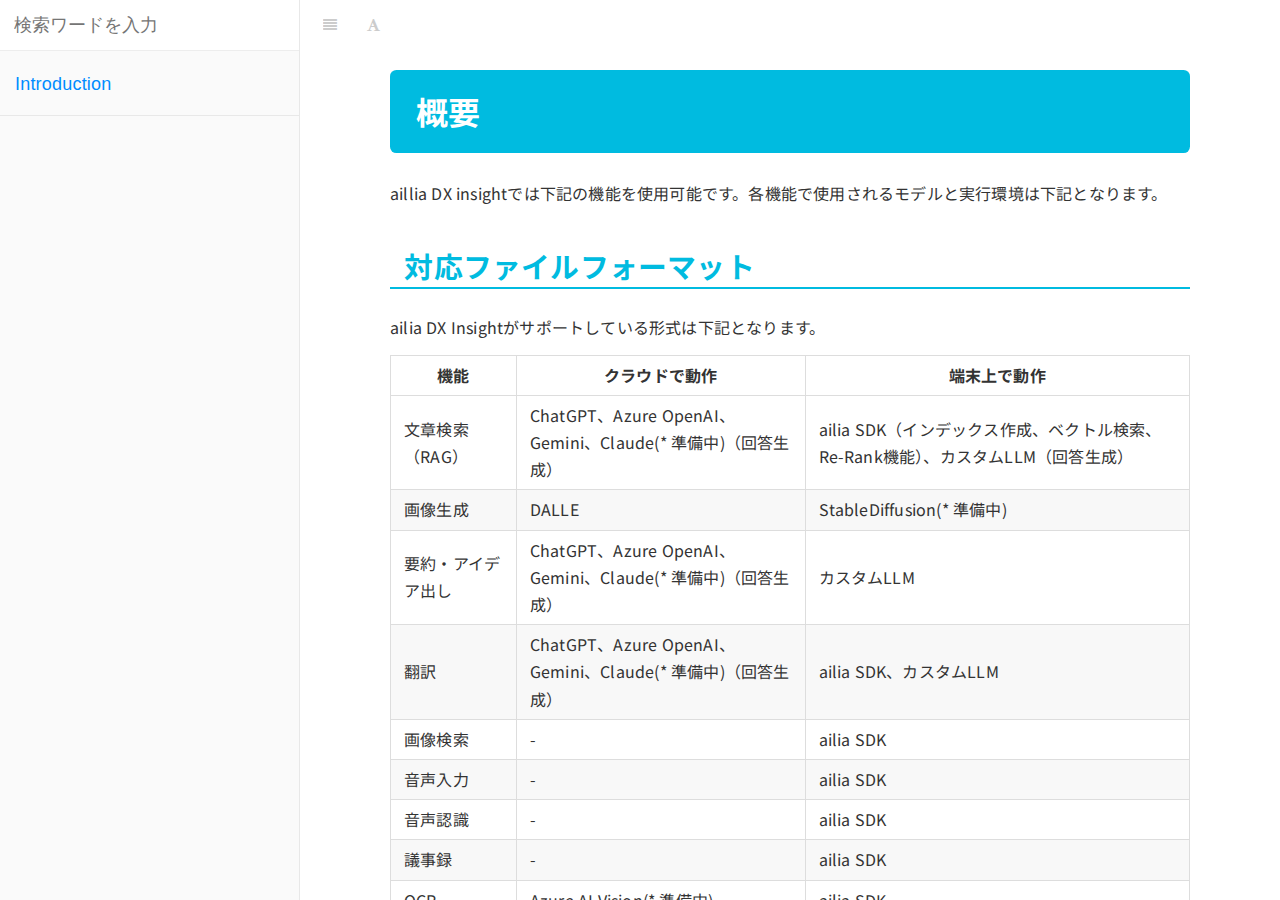
==== commit da35d303: "Update index.html" ====
--- a/index.html
+++ b/index.html
@@ -3,7 +3,7 @@
 <html lang="ja" >
     <head>
         <meta charset="UTF-8">
-        <title>HOME · ailia DX Insight</title>
+        <title>Introduction · ailia DX Insight</title>
         <meta http-equiv="X-UA-Compatible" content="IE=edge" />
         <meta name="description" content="">
         <meta name="generator" content="HonKit 5.1.4">
@@ -14,6 +14,10 @@
     <link rel="stylesheet" href="gitbook/style.css">
 
     
+            
+                
+                <link rel="stylesheet" href="gitbook/gitbook-plugin-back-to-top-button/plugin.css">
+                
             
                 
                 <link rel="stylesheet" href="gitbook/@honkit/honkit-plugin-highlight/website.css">
@@ -48,8 +52,6 @@
     <link rel="shortcut icon" href="gitbook/images/favicon.ico" type="image/x-icon">
 
     
-    <link rel="next" href="overview.html" />
-    
     
 
     </head>
@@ -83,7 +85,7 @@
                 <a href="./">
             
                     
-                    HOME
+                    Introduction
             
                 </a>
             
@@ -91,373 +93,12 @@
             
         </li>
     
-        <li class="chapter " data-level="1.2" data-path="overview.html">
-            
-                <a href="overview.html">
-            
-                    
-                    概要
-            
-                </a>
-            
-
-            
-        </li>
-    
-        <li class="chapter " data-level="1.3" data-path="SetUp.html">
-            
-                <a href="SetUp.html">
-            
-                    
-                    セットアップ
-            
-                </a>
-            
-
-            
-        </li>
-    
-
-    
-        
-        <li class="divider"></li>
-        
-        
-    
-        <li class="chapter " data-level="2.1" >
-            
-                <span>
-            
-                    
-                    主な操作方法
-            
-                </span>
-            
-
-            
-            <ul class="articles">
-                
-    
-        <li class="chapter " data-level="2.1.1" data-path="FileView.html">
-            
-                <a href="FileView.html">
-            
-                    
-                    ファイルビューの操作
-            
-                </a>
-            
-
-            
-        </li>
-    
-        <li class="chapter " data-level="2.1.2" data-path="IndexRegister.html">
-            
-                <a href="IndexRegister.html">
-            
-                    
-                    ファイルをインデックスに登録する
-            
-                </a>
-            
-
-            
-        </li>
-    
-        <li class="chapter " data-level="2.1.3" data-path="ConfigFile.html">
-            
-                <a href="ConfigFile.html">
-            
-                    
-                    コンフィグファイルを作成する
-            
-                </a>
-            
-
-            
-        </li>
-    
-
-            </ul>
-            
-        </li>
-    
-
-    
-        
-        <li class="divider"></li>
-        
-        
-    
-        <li class="chapter " data-level="3.1" data-path="UseAI.html">
-            
-                <a href="UseAI.html">
-            
-                    
-                    AIを使う
-            
-                </a>
-            
-
-            
-            <ul class="articles">
-                
-    
-        <li class="chapter " data-level="3.1.1" data-path="AskToAI.html">
-            
-                <a href="AskToAI.html">
-            
-                    
-                    AIに質問する
-            
-                </a>
-            
-
-            
-        </li>
-    
-        <li class="chapter " data-level="3.1.2" data-path="DocumentFile.html">
-            
-                <a href="DocumentFile.html">
-            
-                    
-                    文書ファイルについて質問する
-            
-                </a>
-            
-
-            
-        </li>
-    
-        <li class="chapter " data-level="3.1.3" data-path="SummarizeDocument.html">
-            
-                <a href="SummarizeDocument.html">
-            
-                    
-                    文書ファイルを要約する
-            
-                </a>
-            
-
-            
-        </li>
-    
-        <li class="chapter " data-level="3.1.4" data-path="Translation.html">
-            
-                <a href="Translation.html">
-            
-                    
-                    文書ファイルを翻訳する
-            
-                </a>
-            
-
-            
-        </li>
-    
-        <li class="chapter " data-level="3.1.5" data-path="SearchImage.html">
-            
-                <a href="SearchImage.html">
-            
-                    
-                    画像を検索する
-            
-                </a>
-            
-
-            
-        </li>
-    
-        <li class="chapter " data-level="3.1.6" data-path="GenerateImage.html">
-            
-                <a href="GenerateImage.html">
-            
-                    
-                    画像を生成する
-            
-                </a>
-            
-
-            
-        </li>
-    
-        <li class="chapter " data-level="3.1.7" data-path="Recording.html">
-            
-                <a href="Recording.html">
-            
-                    
-                    議事録を取る
-            
-                </a>
-            
-
-            
-        </li>
-    
-        <li class="chapter " data-level="3.1.8" data-path="VoiceInput.html">
-            
-                <a href="VoiceInput.html">
-            
-                    
-                    音声入力を利用する場合
-            
-                </a>
-            
-
-            
-        </li>
-    
-
-            </ul>
-            
-        </li>
-    
-
-    
-        
-        <li class="divider"></li>
-        
-        
-    
-        <li class="chapter " data-level="4.1" >
-            
-                <span>
-            
-                    
-                    さらに詳しく
-            
-                </span>
-            
-
-            
-            <ul class="articles">
-                
-    
-        <li class="chapter " data-level="4.1.1" data-path="Security.html">
-            
-                <a href="Security.html">
-            
-                    
-                    セキュアな環境構築
-            
-                </a>
-            
-
-            
-            <ul class="articles">
-                
-    
-        <li class="chapter " data-level="4.1.1.1" data-path="CustomLLM.html">
-            
-                <a href="CustomLLM.html">
-            
-                    
-                    カスタムLLMの設定
-            
-                </a>
-            
-
-            
-        </li>
-    
-
-            </ul>
-            
-        </li>
-    
-        <li class="chapter " data-level="4.1.2" data-path="RAG.html">
-            
-                <a href="RAG.html">
-            
-                    
-                    RAGによる回答精度の向上
-            
-                </a>
-            
-
-            
-        </li>
-    
-        <li class="chapter " data-level="4.1.3" data-path="Embedding.html">
-            
-                <a href="Embedding.html">
-            
-                    
-                    エンベディングについて
-            
-                </a>
-            
-
-            
-        </li>
-    
-
-            </ul>
-            
-        </li>
-    
-
-    
-        
-        <li class="divider"></li>
-        
-        
-    
-        <li class="chapter " data-level="5.1" >
-            
-                <span>
-            
-                    
-                    外部リンク
-            
-                </span>
-            
-
-            
-            <ul class="articles">
-                
-    
-        <li class="chapter " data-level="5.1.1" >
-            
-                <a target="_blank" href="https://ailia.ai/dx/">
-            
-                    
-                    ダウンロード
-            
-                </a>
-            
-
-            
-        </li>
-    
-        <li class="chapter " data-level="5.1.2" >
-            
-                <a target="_blank" href="https://www.youtube.com/watch?v=jGhKwrF3by8">
-            
-                    
-                    説明動画（YouTube）
-            
-                </a>
-            
-
-            
-        </li>
-    
-
-            </ul>
-            
-        </li>
-    
 
     
 
     <li class="divider"></li>
 
-    <li>
-        <a href="https://github.com/honkit/honkit" target="blank" class="gitbook-link">
-            HonKitで公開 
-        </a>
-    </li>
+    
 </ul>
 
 
@@ -478,7 +119,7 @@
     <!-- Title -->
     <h1>
         <i class="fa fa-circle-o-notch fa-spin"></i>
-        <a href="." >HOME</a>
+        <a href="." >Introduction</a>
     </h1>
 </div>
 
@@ -493,17 +134,68 @@
     
                                 <section class="normal markdown-section">
                                 
-                                <p><img src="img/ailia_DX_logo_01.png" alt="ailia_logo.png"></p>
-<h2 id="大規模言語モデルllmの導入による業務効率改善">大規模言語モデル(LLM)の導入による業務効率改善</h2>
-<p>ChatGPTを代表とする大規模言語モデル(LLM)の登場により、オフィスワークをAIで効率化する動きが加速しています。
-大規模言語モデルの業務活用が企業の競争力向上にも重視され、AIはDXの中心になりつつあります。<br>
-「ailia DX Insight」は、大規模言語モデルをオフィスワークに導入させ、さまざまな業務を多角的にサポートします。</p>
-<h5 id="概要"><a href="overview.html">概要</a></h5>
-<h5 id="セットアップ"><a href="SetUp.html">セットアップ</a></h5>
-<h5 id="ファイルビューの操作"><a href="FileView.html">ファイルビューの操作</a></h5>
-<h5 id="ファイルをインデックス登録する"><a href="IndexRegister.html">ファイルをインデックス登録する</a></h5>
-<h5 id="aiを使う"><a href="UseAI.html">AIを使う</a></h5>
-
+                                <h1 id="概要">概要</h1>
+<p>aillia DX insightでは下記の機能を使用可能です。各機能で使用されるモデルと実行環境は下記となります。</p>
+<h2 id="対応ファイルフォーマット">対応ファイルフォーマット</h2>
+<p>ailia DX Insightがサポートしている形式は下記となります。</p>
+<div class="scroll_area" style="width:100%;max-width:800px;overflow-x:scroll;">
+    <table style="width:800px;">
+      <thead>
+      <tr>
+      <th>機能</th>
+      <th>クラウドで動作</th>
+      <th>端末上で動作</th>
+      </tr>
+      </thead>
+      <tbody>
+      <tr>
+      <td>文章検索（RAG）</td>
+      <td>ChatGPT、Azure OpenAI、Gemini、Claude(* 準備中)（回答生成）</td>
+      <td>ailia SDK（インデックス作成、ベクトル検索、Re-Rank機能）、カスタムLLM（回答生成）</td>
+      </tr>
+      <tr>
+      <td>画像生成</td>
+      <td>DALLE</td>
+      <td>StableDiffusion(* 準備中)</td>
+      </tr>
+      <tr>
+      <td>要約・アイデア出し</td>
+      <td>ChatGPT、Azure OpenAI、Gemini、Claude(* 準備中)（回答生成）</td>
+      <td>カスタムLLM</td>
+      </tr>
+      <tr>
+      <td>翻訳</td>
+      <td>ChatGPT、Azure OpenAI、Gemini、Claude(* 準備中)（回答生成）</td>
+      <td>ailia SDK、カスタムLLM</td>
+      </tr>
+      <tr>
+      <td>画像検索</td>
+      <td>-</td>
+      <td>ailia SDK</td>
+      </tr>
+      <tr>
+      <td>音声入力</td>
+      <td>-</td>
+      <td>ailia SDK</td>
+      </tr>
+      <tr>
+      <td>音声認識</td>
+      <td>-</td>
+      <td>ailia SDK</td>
+      </tr>
+      <tr>
+      <td>議事録</td>
+      <td>-</td>
+      <td>ailia SDK</td>
+      </tr>
+      <tr>
+      <td>OCR</td>
+      <td>Azure AI Vision(* 準備中)</td>
+      <td>ailia SDK</td>
+      </tr>
+      </tbody>
+    </table>
+</div>
                                 
                                 </section>
                             
@@ -531,10 +223,6 @@
             
                 
                 
-                <a href="overview.html" class="navigation navigation-next navigation-unique" aria-label="Next page: 概要">
-                    <i class="fa fa-angle-right"></i>
-                </a>
-                
             
         
     </div>
@@ -542,7 +230,7 @@
     <script>
         var gitbook = gitbook || [];
         gitbook.push(function() {
-            gitbook.page.hasChanged({"page":{"title":"HOME","level":"1.1","depth":1,"next":{"title":"概要","level":"1.2","depth":1,"path":"overview.md","ref":"overview.md","articles":[]},"dir":"ltr"},"config":{"plugins":[],"styles":{"website":"styles/website.css"},"pluginsConfig":{"highlight":{},"search":{},"lunr":{"maxIndexSize":1000000,"ignoreSpecialCharacters":false},"fontsettings":{"theme":"white","family":"sans","size":2},"theme-default":{"styles":{"website":"styles/website.css","pdf":"styles/pdf.css","epub":"styles/epub.css","mobi":"styles/mobi.css","ebook":"styles/ebook.css","print":"styles/print.css"},"showLevel":false}},"theme":"default","pdf":{"pageNumbers":true,"fontSize":12,"fontFamily":"Arial","paperSize":"a4","chapterMark":"pagebreak","pageBreaksBefore":"/","margin":{"right":62,"left":62,"top":56,"bottom":56},"embedFonts":false},"structure":{"langs":"LANGS.md","readme":"README.md","glossary":"GLOSSARY.md","summary":"SUMMARY.md"},"variables":{},"title":"ailia DX Insight","language":"ja","gitbook":"*"},"file":{"path":"README.md","mtime":"2024-06-10T08:30:32.668Z","type":"markdown"},"gitbook":{"version":"5.1.4","time":"2024-06-11T07:42:12.975Z"},"basePath":".","book":{"language":""}});
+            gitbook.page.hasChanged({"page":{"title":"Introduction","level":"1.1","depth":1,"dir":"ltr"},"config":{"plugins":["back-to-top-button","livereload"],"styles":{"website":"styles/website.css"},"pluginsConfig":{"back-to-top-button":{},"livereload":{},"highlight":{},"search":{},"lunr":{"maxIndexSize":1000000,"ignoreSpecialCharacters":false},"fontsettings":{"theme":"white","family":"sans","size":2},"theme-default":{"styles":{"website":"styles/website.css","pdf":"styles/pdf.css","epub":"styles/epub.css","mobi":"styles/mobi.css","ebook":"styles/ebook.css","print":"styles/print.css"},"showLevel":false}},"theme":"default","pdf":{"pageNumbers":true,"fontSize":12,"fontFamily":"Arial","paperSize":"a4","chapterMark":"pagebreak","pageBreaksBefore":"/","margin":{"right":62,"left":62,"top":56,"bottom":56},"embedFonts":false},"structure":{"langs":"LANGS.md","readme":"README.md","glossary":"GLOSSARY.md","summary":"SUMMARY.md"},"variables":{},"title":"ailia DX Insight","language":"ja","gitbook":"*"},"file":{"path":"README.md","mtime":"2024-06-14T08:43:35.473Z","type":"markdown"},"gitbook":{"version":"5.1.4","time":"2024-06-14T09:45:27.957Z"},"basePath":".","book":{"language":""}});
         });
     </script>
 </div>
@@ -596,6 +284,14 @@
     <script src="gitbook/theme.js"></script>
     
         
+        <script src="gitbook/gitbook-plugin-back-to-top-button/plugin.js"></script>
+        
+    
+        
+        <script src="gitbook/gitbook-plugin-livereload/plugin.js"></script>
+        
+    
+        
         <script src="gitbook/gitbook-plugin-search/search-engine.js"></script>
         
     
--- a/styles/website.css
+++ b/styles/website.css
@@ -17,12 +17,14 @@
 }
 
 .page-inner {
-  max-width: 80% !important; 
-  width: 70% !important;
+  max-width: fit-content;
+  min-width: 300px;
+  overflow-x: scroll;
 }
 
 body{
   font-size: 18px;
+  width: 100%;
 }
 
 .markdown-section h1, 
@@ -81,3 +83,34 @@
 	background: #00BBE0;
 }
 
+.markdown-section h4 a {
+  font-size: 12px;
+  line-height: 1.5em;
+  display: block;
+	text-align: center;
+	vertical-align: middle;
+	text-decoration: none;
+	width: 200px;
+	margin: auto;
+	padding: 1em 4em;
+	font-weight: bold;
+	border: 2px solid #00BBE0;
+	color: #00BBE0;
+	border-radius: 100vh;
+	transition: 0.5s;
+}
+
+.markdown-section h4 a:hover {
+  color: #fff;
+	background: #00BBE0;
+}
+
+svg {
+	vertical-align: -3px;
+}
+
+table {
+  display: block;
+  overflow-x: auto;
+  width: 1080px;
+}
